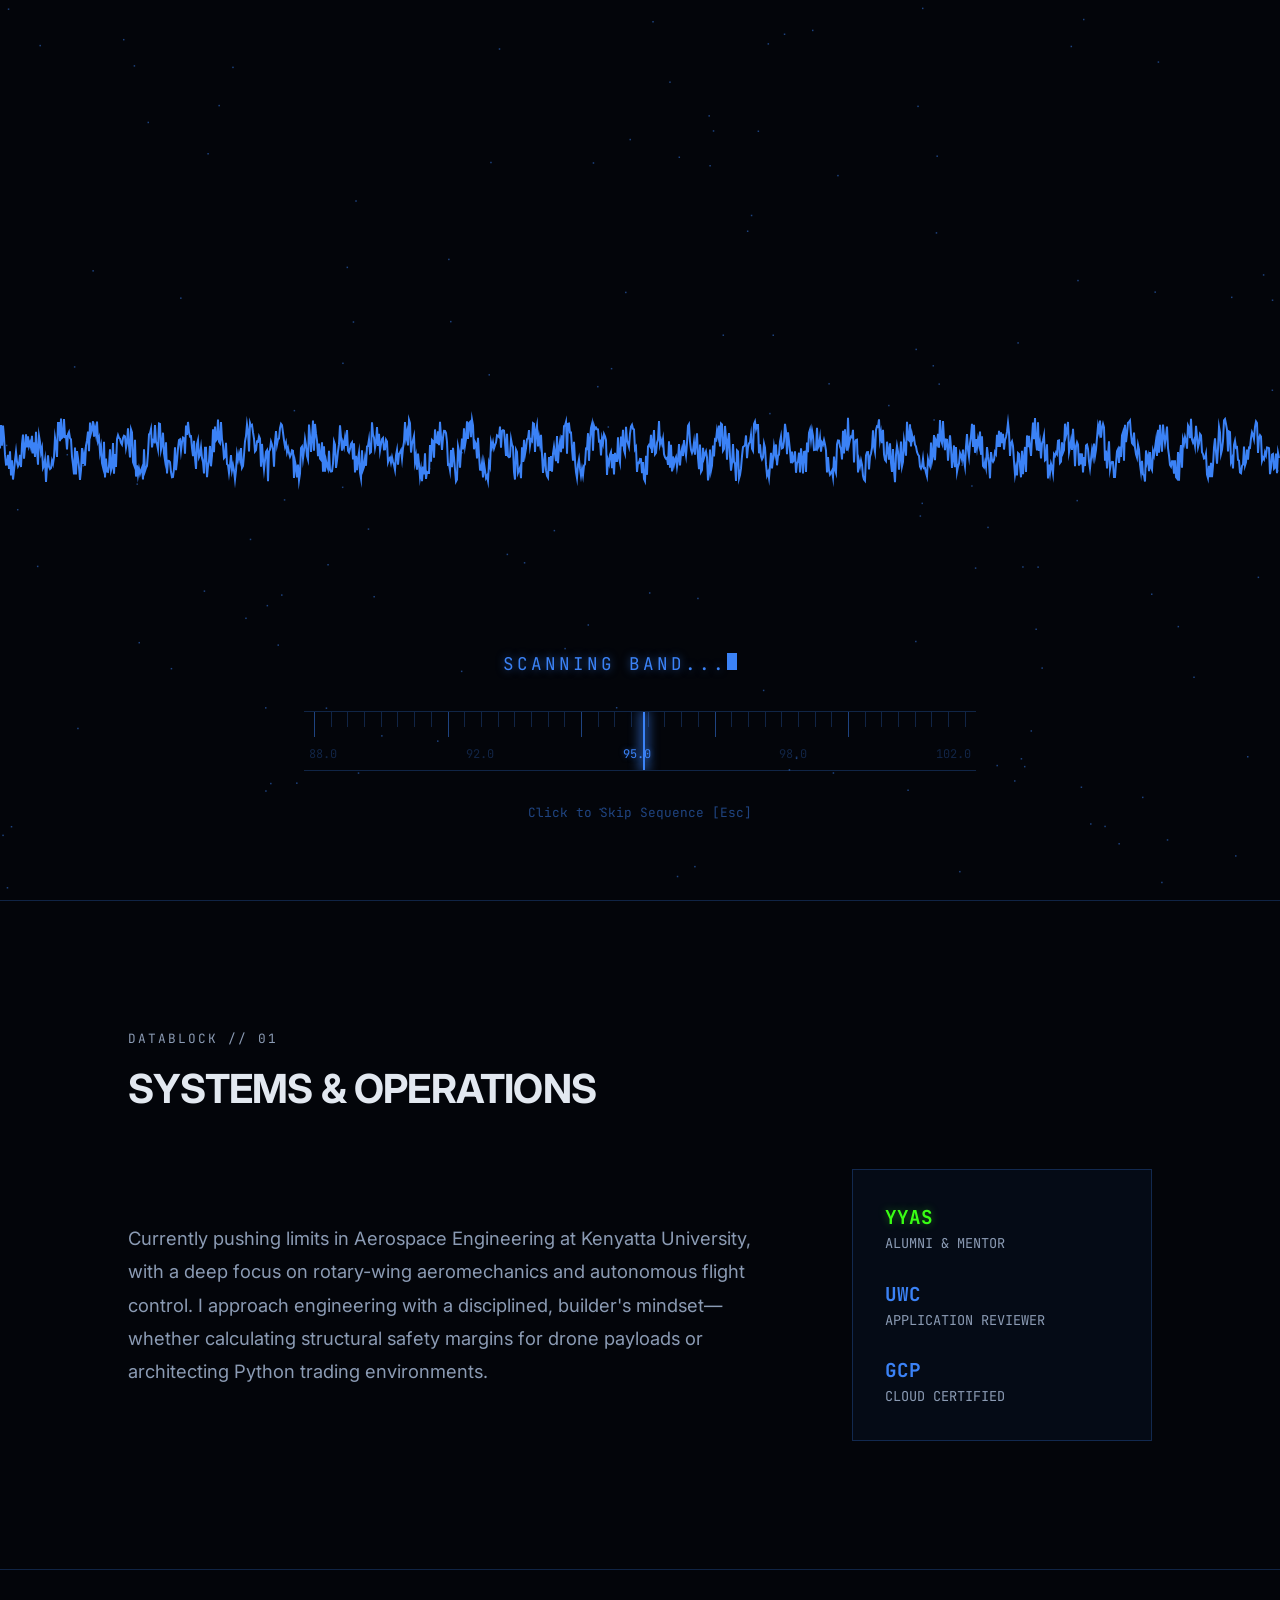
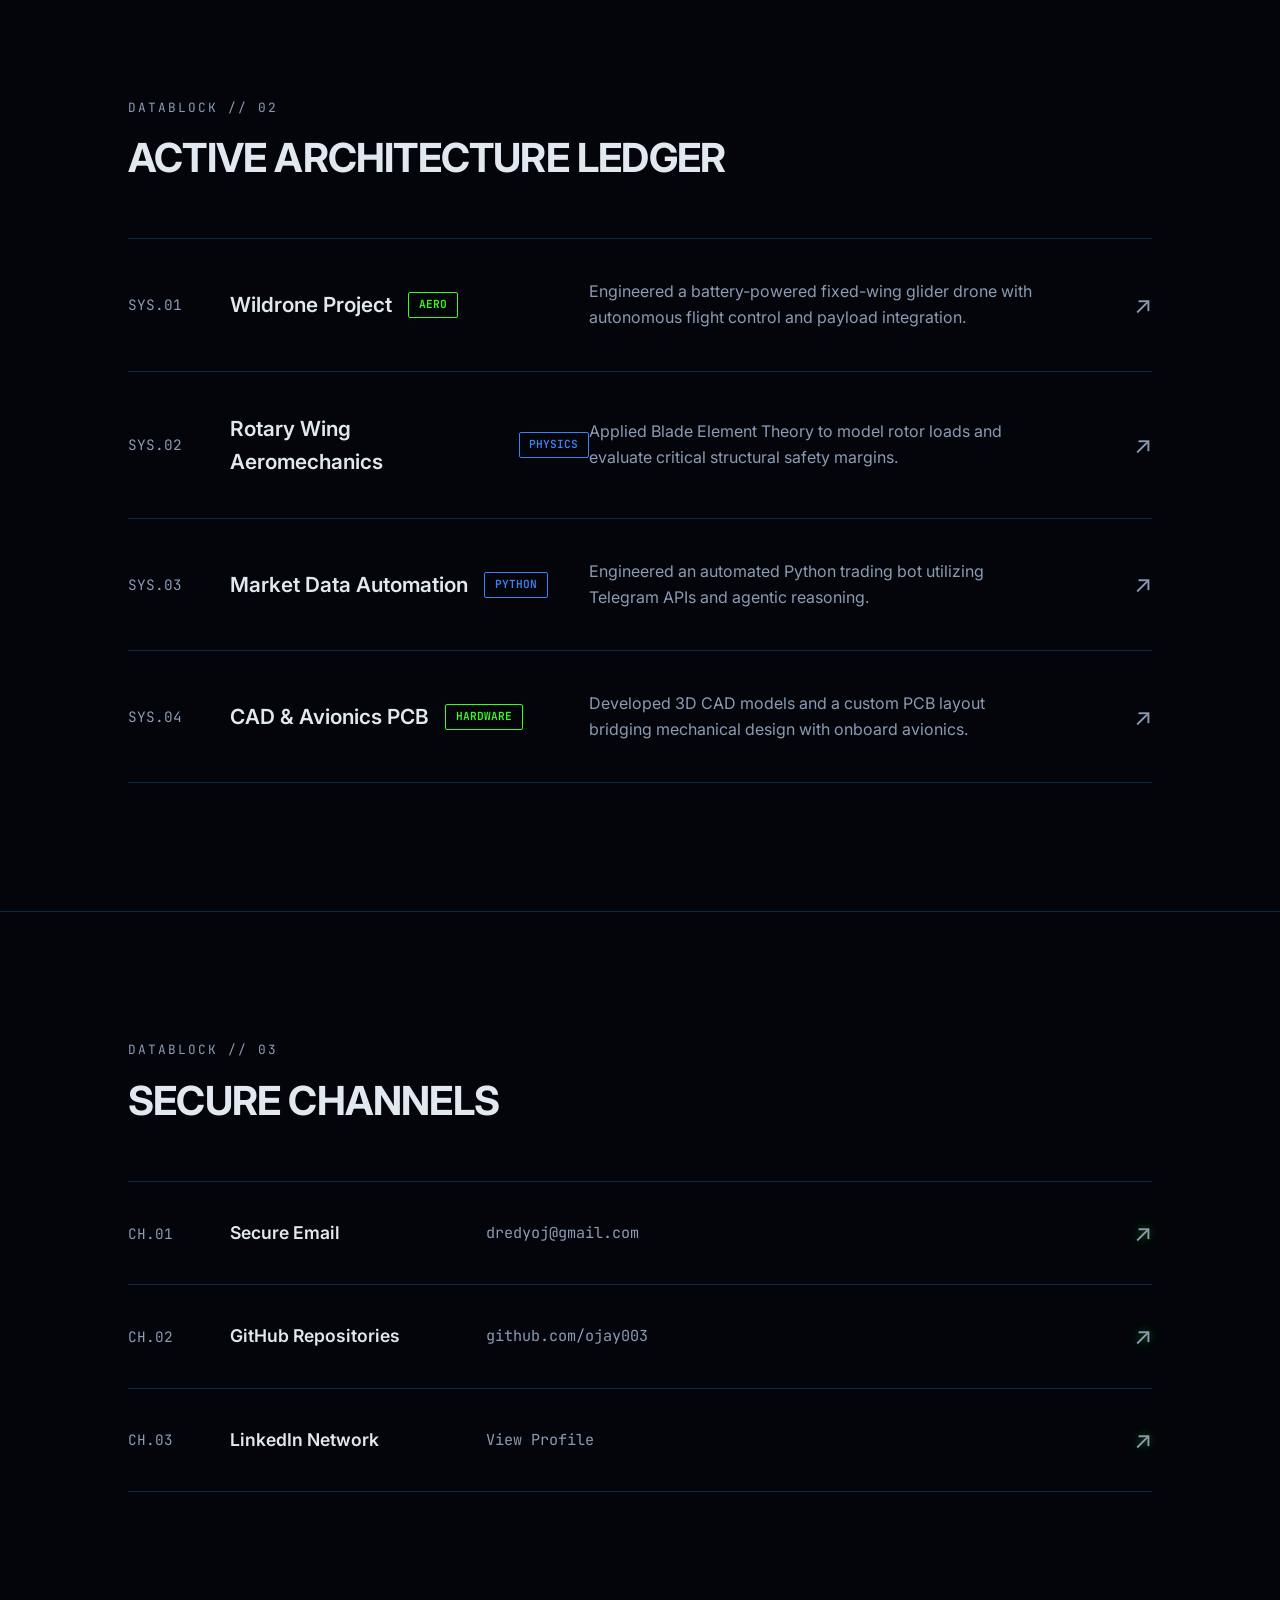
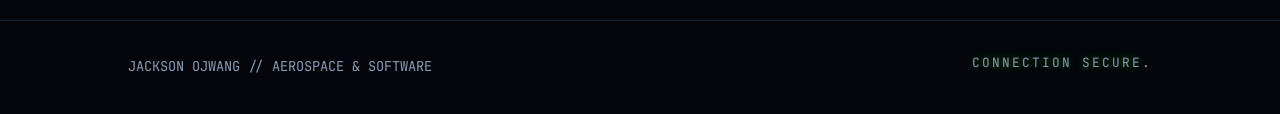
==== portfolio/index.html @ 52274a1d "initial commit" ====
<!DOCTYPE html>
<html lang="en">
<head>
    <meta charset="UTF-8">
    <meta name="viewport" content="width=device-width, initial-scale=1.0">
    <title>Jackson Ojwang | Systems & Aerospace</title>

    <link rel="preconnect" href="https://fonts.googleapis.com">
    <link rel="preconnect" href="https://fonts.gstatic.com" crossorigin>
    <link href="https://fonts.googleapis.com/css2?family=Inter:wght@400;500;600;800&family=JetBrains+Mono:wght@400;700&display=swap" rel="stylesheet">

    <link rel="stylesheet" href="style.css">
</head>
<body>

    <div id="radio-preloader">
        <canvas id="waveCanvas"></canvas>
        <div class="preloader-ui">
            <div class="status-container">
                <div class="status-text">
                    <span id="carrier-text"></span><span class="cursor"></span>
                </div>
                <div class="signal-bars" id="signal-bars">
                    <div class="bar"></div>
                    <div class="bar"></div>
                    <div class="bar"></div>
                </div>
            </div>
            
            <div class="radio-scale-container">
                <div class="ticks-wrapper" id="ticks-wrapper"></div>
                <div class="dial-indicator" id="dial-indicator"></div>
                <div class="scale-numbers">
                    <span>88.0</span>
                    <span>92.0</span>
                    <span class="target-freq">95.0</span>
                    <span>98.0</span>
                    <span>102.0</span>
                </div>
            </div>
            <div class="skip-btn" id="skip-preloader">Click to Skip Sequence [Esc]</div>
        </div>
    </div>

    <div class="telemetry-grid"></div>
    <canvas id="bg-sine-waves"></canvas> 

    <header class="hud-nav">
        <div class="logo">
            <a href="#home">SYS.<span class="text-green">OJWANG</span></a>
        </div>
        <div class="hamburger">
            <div class="line1"></div>
            <div class="line2"></div>
            <div class="line3"></div>
        </div>
        <ul class="nav-links">
            <li><a href="#about">01.ABOUT</a></li>
            <li><a href="#projects">02.LEDGER</a></li>
            <li><a href="#contact">03.COMMS</a></li>
        </ul>
    </header>

    <main>
        <section id="home" class="hud-section hud-hero">
            <div class="hero-content hidden-scroll">
                <div class="tech-status">
                    <span class="status-dot"></span> UPLINK ESTABLISHED. NODE ACTIVE._
                </div>
                
                <h1>JACKSON <span class="text-blue">OJWANG</span></h1>
                <h2>Aerospace Engineering | Software Developer</h2>
                
                <div class="bio-text">
                    <p>
                        Building precise systems at the intersection of hardware, aerodynamics, and software. 
                        I combine a rigorous foundation in physics with the ability to build automated, data-driven software systems.
                    </p>
                </div>

                <div class="hero-actions">
                    <a href="#projects" class="btn-primary">ACCESS LEDGER</a>
                    <a href="#contact" class="btn-outline">INITIATE COMMS</a>
                </div>
            </div>
        </section>

        <section id="about" class="hud-section">
            <div class="section-header hidden-scroll">
                <span class="tech-tag">DATABLOCK // 01</span>
                <h2>Systems & Operations</h2>
            </div>
            <div class="about-grid hidden-scroll">
                <p class="lead-text">
                    Currently pushing limits in Aerospace Engineering at Kenyatta University, with a deep focus on rotary-wing aeromechanics and autonomous flight control. 
                    I approach engineering with a disciplined, builder's mindset—whether calculating structural safety margins for drone payloads or architecting Python trading environments.
                </p>
                <div class="metrics-box">
                    <div class="metric">
                        <span class="metric-val text-green">YYAS</span>
                        <span class="metric-lbl">Alumni & Mentor</span>
                    </div>
                    <div class="metric">
                        <span class="metric-val text-blue">UWC</span>
                        <span class="metric-lbl">Application Reviewer</span>
                    </div>
                    <div class="metric">
                        <span class="metric-val text-blue">GCP</span>
                        <span class="metric-lbl">Cloud Certified</span>
                    </div>
                </div>
            </div>
        </section>

        <section id="projects" class="hud-section">
            <div class="section-header hidden-scroll">
                <span class="tech-tag">DATABLOCK // 02</span>
                <h2>Active Architecture Ledger</h2>
            </div>

            <div class="project-ledger">
                <a href="../pages/drone.html" class="ledger-row hidden-scroll">
                    <div class="col-id">SYS.01</div>
                    <div class="col-name">Wildrone Project <span class="badge badge-green">Aero</span></div>
                    <div class="col-desc">Engineered a battery-powered fixed-wing glider drone with autonomous flight control and payload integration.</div>
                    <div class="col-arrow">↗</div>
                </a>
                
                <a href="../pages/Engineering.html" class="ledger-row hidden-scroll">
                    <div class="col-id">SYS.02</div>
                    <div class="col-name">Rotary Wing Aeromechanics <span class="badge badge-blue">Physics</span></div>
                    <div class="col-desc">Applied Blade Element Theory to model rotor loads and evaluate critical structural safety margins.</div>
                    <div class="col-arrow">↗</div>
                </a>

                <a href="../pages/pythonscript.html" class="ledger-row hidden-scroll">
                    <div class="col-id">SYS.03</div>
                    <div class="col-name">Market Data Automation <span class="badge badge-blue">Python</span></div>
                    <div class="col-desc">Engineered an automated Python trading bot utilizing Telegram APIs and agentic reasoning.</div>
                    <div class="col-arrow">↗</div>
                </a>

                <a href="pages/CAD.html" class="ledger-row hidden-scroll">
                    <div class="col-id">SYS.04</div>
                    <div class="col-name">CAD & Avionics PCB <span class="badge badge-green">Hardware</span></div>
                    <div class="col-desc">Developed 3D CAD models and a custom PCB layout bridging mechanical design with onboard avionics.</div>
                    <div class="col-arrow">↗</div>
                </a>
            </div>
        </section>

        <section id="contact" class="hud-section">
            <div class="section-header hidden-scroll">
                <span class="tech-tag">DATABLOCK // 03</span>
                <h2>Secure Channels</h2>
            </div>
            
            <div class="contact-ledger hidden-scroll">
                <a href="mailto:dredyoj@gmail.com" class="contact-row">
                    <span class="contact-id">CH.01</span>
                    <span class="contact-method">Secure Email</span>
                    <span class="contact-detail">dredyoj@gmail.com</span>
                    <span class="col-arrow text-green">↗</span>
                </a>
                <a href="https://github.com/ojay003" target="_blank" class="contact-row">
                    <span class="contact-id">CH.02</span>
                    <span class="contact-method">GitHub Repositories</span>
                    <span class="contact-detail">github.com/ojay003</span>
                    <span class="col-arrow text-green">↗</span>
                </a>
                <a href="https://ke.linkedin.com/in/jackson-ojwang-463024352" target="_blank" class="contact-row">
                    <span class="contact-id">CH.03</span>
                    <span class="contact-method">LinkedIn Network</span>
                    <span class="contact-detail">View Profile</span>
                    <span class="col-arrow text-green">↗</span>
                </a>
            </div>
        </section>
    </main>

    <footer class="hud-footer">
        <div class="footer-content">
            <p>JACKSON OJWANG // AEROSPACE & SOFTWARE</p>
            <p class="tech-tag text-green">CONNECTION SECURE.</p>
        </div>
    </footer>

    <script src="script.js"></script>
</body>
</html>
---- portfolio/style.css ----
/* ==========================================
   1. CSS VARIABLES (Mission Control UI)
   ========================================== */
:root {
    /* Deep Radar / Telemetry Palette */
    --bg-main: #03050a;             /* Deeper than deep black */
    --grid-line: rgba(59, 130, 246, 0.1); /* Faint oscilloscope grid */
    --grid-line-thick: rgba(59, 130, 246, 0.25); 
    
    --text-main: #e2e8f0;           /* Crisp light gray for readability */
    --text-muted: #8b9bb4;          /* Dimmer gray-blue for paragraphs */
    
    --accent-blue: #3b82f6;         /* Primary Oscilloscope Blue */
    --accent-green: #39ff14;        /* Aviation Neon Green */

    /* Typography */
    --font-body: 'Inter', -apple-system, sans-serif;
    --font-mono: 'JetBrains Mono', 'Courier New', monospace;
}

/* ==========================================
   2. GLOBAL RESETS & BACKGROUND
   ========================================== */
* { margin: 0; padding: 0; box-sizing: border-box; scroll-behavior: smooth; }

body {
    background-color: var(--bg-main);
    color: var(--text-main);
    font-family: var(--font-body);
    line-height: 1.6;
    overflow-x: hidden;
}

a { text-decoration: none; color: inherit; }

/* The Telemetry Grid Background */
.telemetry-grid {
    position: fixed;
    top: 0; left: 0;
    width: 100vw; height: 100vh;
    z-index: -2;
    background-image: 
        linear-gradient(var(--grid-line) 1px, transparent 1px),
        linear-gradient(90deg, var(--grid-line) 1px, transparent 1px),
        linear-gradient(var(--grid-line-thick) 1px, transparent 1px),
        linear-gradient(90deg, var(--grid-line-thick) 1px, transparent 1px);
    background-size: 30px 30px, 30px 30px, 150px 150px, 150px 150px;
}

/* Make sure the JS Canvas sits behind the content */
#bg-sine-waves {
    position: fixed; top: 0; left: 0; width: 100vw; height: 100vh; z-index: -1; pointer-events: none;
}

/* Text Colors */
.text-blue { color: var(--accent-blue); }
.text-green { color: var(--accent-green); text-shadow: 0 0 8px rgba(57, 255, 20, 0.4); }

/* ==========================================
   3. RADIO PRELOADER
   ========================================== */
#radio-preloader {
    position: fixed; top: 0; left: 0; width: 100vw; height: 100vh;
    background-color: var(--bg-main); z-index: 9999;
    display: flex; flex-direction: column; justify-content: flex-end;
    font-family: var(--font-mono); color: var(--accent-blue);
    transition: opacity 0.6s ease-out, visibility 0.6s;
}
#radio-preloader.fade-out { opacity: 0; visibility: hidden; }
#waveCanvas { position: absolute; top: 0; left: 0; width: 100%; height: 100%; z-index: 1; }
.preloader-ui { position: relative; z-index: 2; padding: 2rem 5%; width: 100%; max-width: 800px; margin: 0 auto 5vh auto; display: flex; flex-direction: column; gap: 2rem; }
.status-container { display: flex; justify-content: center; align-items: flex-end; gap: 15px; height: 30px; }
.status-text { font-size: 1.1rem; letter-spacing: 3px; text-transform: uppercase; text-shadow: 0 0 8px rgba(59, 130, 246, 0.6); }
.cursor { display: inline-block; width: 10px; height: 1.1rem; background-color: var(--accent-blue); animation: blink 1s step-end infinite; }
@keyframes blink { 0%, 100% { opacity: 1; } 50% { opacity: 0; } }

.signal-bars { display: flex; gap: 4px; height: 20px; align-items: flex-end; opacity: 0; transition: opacity 0.5s ease; }
.signal-bars.active { opacity: 1; }
.bar { width: 6px; background-color: var(--accent-blue); border-radius: 1px; animation: pulseBar 0.6s infinite alternate ease-in-out; }
.bar:nth-child(1) { animation-delay: 0s; height: 60%; }
.bar:nth-child(2) { animation-delay: 0.2s; height: 80%; }
.bar:nth-child(3) { animation-delay: 0.4s; height: 100%; }
@keyframes pulseBar { 0% { opacity: 0.5; height: 40%; } 100% { opacity: 1; height: 100%; } }

.radio-scale-container { position: relative; height: 60px; width: 100%; border-top: 1px solid var(--grid-line-thick); border-bottom: 1px solid var(--grid-line-thick); display: flex; flex-direction: column; justify-content: flex-end; overflow: hidden; }
.ticks-wrapper { position: absolute; top: 0; left: 0; width: 100%; height: 30px; display: flex; justify-content: space-between; padding: 0 10px; }
.tick { width: 1px; height: 15px; background-color: var(--grid-line-thick); }
.tick.tall { height: 25px; background-color: var(--accent-blue); opacity: 0.5; }
.scale-numbers { display: flex; justify-content: space-between; padding: 0 5px 5px 5px; font-size: 0.75rem; color: var(--grid-line-thick); }
.target-freq { color: var(--accent-blue); text-shadow: 0 0 5px rgba(59, 130, 246, 0.5); }
.dial-indicator { position: absolute; top: 0; bottom: 0; left: 10%; width: 2px; background-color: var(--accent-blue); box-shadow: 0 0 12px 2px rgba(59, 130, 246, 0.9); z-index: 3; transition: left 0.1s linear; }
.skip-btn { text-align: center; font-size: 0.8rem; opacity: 0.5; cursor: pointer; transition: opacity 0.3s; }
.skip-btn:hover { opacity: 1; }

/* ==========================================
   4. HUD NAVIGATION
   ========================================== */
.hud-nav {
    position: fixed; top: 0; width: 100%; display: flex; justify-content: space-between; align-items: center;
    padding: 1.5rem 10%; z-index: 1000;
    background: rgba(3, 5, 10, 0.85); backdrop-filter: blur(8px);
    border-bottom: 1px solid var(--grid-line-thick);
}
.logo { font-size: 1.2rem; font-weight: 700; font-family: var(--font-mono); letter-spacing: 1px; }
.nav-links { display: flex; gap: 2.5rem; list-style: none; font-family: var(--font-mono); font-size: 0.85rem; letter-spacing: 1px;}
.nav-links a { position: relative; color: var(--text-muted); transition: color 0.3s; }
.nav-links a:hover { color: var(--accent-green); text-shadow: 0 0 8px rgba(57, 255, 20, 0.3); }
.hamburger { display: none; cursor: pointer; }
.hamburger div { width: 25px; height: 2px; background: var(--text-main); margin: 5px; transition: 0.3s; }

/* ==========================================
   5. LAYOUT COMPONENTS & SECTIONS
   ========================================== */
.hud-section { padding: 8rem 10%; position: relative; z-index: 2; border-top: 1px solid var(--grid-line-thick); }
.hud-hero { min-height: 100vh; display: flex; flex-direction: column; justify-content: center; padding: 160px 10% 4rem 10%; border-top: none; }
.hero-content { max-width: 800px; }

.tech-status { font-family: var(--font-mono); color: var(--text-muted); font-size: 0.85rem; letter-spacing: 2px; margin-bottom: 1.5rem; display: flex; align-items: center; gap: 8px;}
.status-dot { width: 8px; height: 8px; background-color: var(--accent-green); border-radius: 50%; box-shadow: 0 0 10px var(--accent-green); animation: pulseDot 2s infinite; }
@keyframes pulseDot { 0% { opacity: 0.5; } 50% { opacity: 1; } 100% { opacity: 0.5; } }

.hud-hero h1 { font-size: 5rem; font-weight: 800; letter-spacing: -0.04em; margin-bottom: 0.5rem; line-height: 1; text-transform: uppercase; }
.hud-hero h2 { font-size: 1.5rem; font-weight: 400; color: var(--text-muted); font-family: var(--font-mono); margin-bottom: 2rem; border-left: 2px solid var(--accent-blue); padding-left: 1rem;}
.bio-text p { font-size: 1.15rem; margin-bottom: 2.5rem; color: var(--text-muted); line-height: 1.8; max-width: 650px; }

.btn-primary, .btn-outline {
    display: inline-block; padding: 0.8rem 2.2rem; border-radius: 2px; 
    font-weight: 600; font-size: 0.85rem; letter-spacing: 2px; transition: all 0.3s ease; font-family: var(--font-mono); text-transform: uppercase;
}
.btn-primary { background-color: rgba(59, 130, 246, 0.1); color: var(--accent-blue); border: 1px solid var(--accent-blue); }
.btn-primary:hover { background-color: var(--accent-blue); color: #000; box-shadow: 0 0 15px rgba(59, 130, 246, 0.4); }
.btn-outline { background-color: transparent; color: var(--text-main); border: 1px solid var(--text-muted); margin-left: 1rem;}
.btn-outline:hover { border-color: var(--accent-green); color: var(--accent-green); text-shadow: 0 0 8px rgba(57, 255, 20, 0.4); }

.tech-tag { font-family: var(--font-mono); color: var(--text-muted); font-size: 0.8rem; letter-spacing: 2px; display: block; margin-bottom: 0.5rem; }
.section-header h2 { font-size: 2.5rem; color: var(--text-main); font-weight: 700; letter-spacing: -0.02em; margin-bottom: 3rem; text-transform: uppercase;}

/* About Box */
.about-grid { display: grid; grid-template-columns: 1fr 300px; gap: 4rem; align-items: center; }
.lead-text { font-size: 1.15rem; line-height: 1.8; color: var(--text-muted); }
.metrics-box { border: 1px solid var(--grid-line-thick); padding: 2rem; background: rgba(59, 130, 246, 0.05); }
.metric { margin-bottom: 1.5rem; display: flex; flex-direction: column; }
.metric:last-child { margin-bottom: 0; }
.metric-val { font-family: var(--font-mono); font-size: 1.2rem; font-weight: 700; }
.metric-lbl { font-size: 0.85rem; color: var(--text-muted); font-family: var(--font-mono); text-transform: uppercase;}

/* Project Ledger List */
.project-ledger { display: flex; flex-direction: column; border-top: 1px solid var(--grid-line-thick); }
.ledger-row {
    display: flex; align-items: center; padding: 2.5rem 0; border-bottom: 1px solid var(--grid-line-thick);
    color: var(--text-main); transition: all 0.3s ease; cursor: pointer;
}
.ledger-row:hover { background-color: rgba(57, 255, 20, 0.03); padding-left: 1rem; padding-right: 1rem; border-bottom-color: var(--accent-green); }
.col-id { font-family: var(--font-mono); color: var(--text-muted); font-size: 0.9rem; width: 10%; }
.col-name { font-size: 1.3rem; font-weight: 600; width: 35%; display: flex; align-items: center; gap: 1rem; }
.badge { font-family: var(--font-mono); font-size: 0.7rem; padding: 0.2rem 0.6rem; border: 1px solid; border-radius: 2px; text-transform: uppercase; font-weight: 600;}
.badge-blue { color: var(--accent-blue); border-color: var(--accent-blue); }
.badge-green { color: var(--accent-green); border-color: var(--accent-green); }
.col-desc { width: 48%; font-size: 1rem; color: var(--text-muted); line-height: 1.6; padding-right: 2rem; }
.col-arrow { width: 7%; text-align: right; font-size: 1.5rem; color: var(--text-muted); transition: 0.3s; }
.ledger-row:hover .col-arrow { color: var(--accent-green); transform: translateX(5px) translateY(-5px); text-shadow: 0 0 8px rgba(57, 255, 20, 0.4);}

/* Contact Ledger */
.contact-ledger { display: flex; flex-direction: column; border-top: 1px solid var(--grid-line-thick); }
.contact-row {
    display: flex; align-items: center; padding: 2rem 0; border-bottom: 1px solid var(--grid-line-thick);
    color: var(--text-main); transition: all 0.3s; font-size: 1.1rem;
}
.contact-row:hover { background-color: rgba(59, 130, 246, 0.05); padding-left: 1rem; padding-right: 1rem; border-bottom-color: var(--accent-blue); }
.contact-id { font-family: var(--font-mono); color: var(--text-muted); width: 10%; font-size: 0.9rem; }
.contact-method { font-weight: 600; width: 25%; }
.contact-detail { font-family: var(--font-mono); width: 58%; color: var(--text-muted); font-size: 0.95rem;}

.hud-footer { border-top: 1px solid var(--grid-line-thick); padding: 2rem 10%; text-align: center; font-size: 0.85rem; color: var(--text-muted); font-family: var(--font-mono); background: var(--bg-main);}
.hud-footer .footer-content { display: flex; justify-content: space-between; align-items: center; }

/* Scroll Animations */
.hidden-scroll { opacity: 0; transform: translateY(20px); transition: all 0.6s ease-out; }
.show-scroll { opacity: 1; transform: translateY(0); }

/* Responsive */
@media screen and (max-width: 968px) {
    .nav-links {
        position: fixed; right: -100%; top: 0; height: 100vh; width: 100%; background: var(--bg-main);
        display: flex; flex-direction: column; align-items: center; justify-content: center; transition: right 0.4s; z-index: -1;
    }
    .nav-active { right: 0; }
    .hamburger { display: block; z-index: 10; }
    .toggle .line1 { transform: rotate(-45deg) translate(-5px, 6px); }
    .toggle .line2 { opacity: 0; }
    .toggle .line3 { transform: rotate(45deg) translate(-5px, -6px); }
    
    .hud-hero h1 { font-size: 3rem; }
    .about-grid { grid-template-columns: 1fr; gap: 2rem;}
    
    .ledger-row, .contact-row { flex-direction: column; align-items: flex-start; gap: 1rem; padding: 2rem 1rem; }
    .col-id, .col-name, .col-desc, .col-arrow, .contact-id, .contact-method, .contact-detail { width: 100%; }
    .col-arrow { text-align: left; }
}
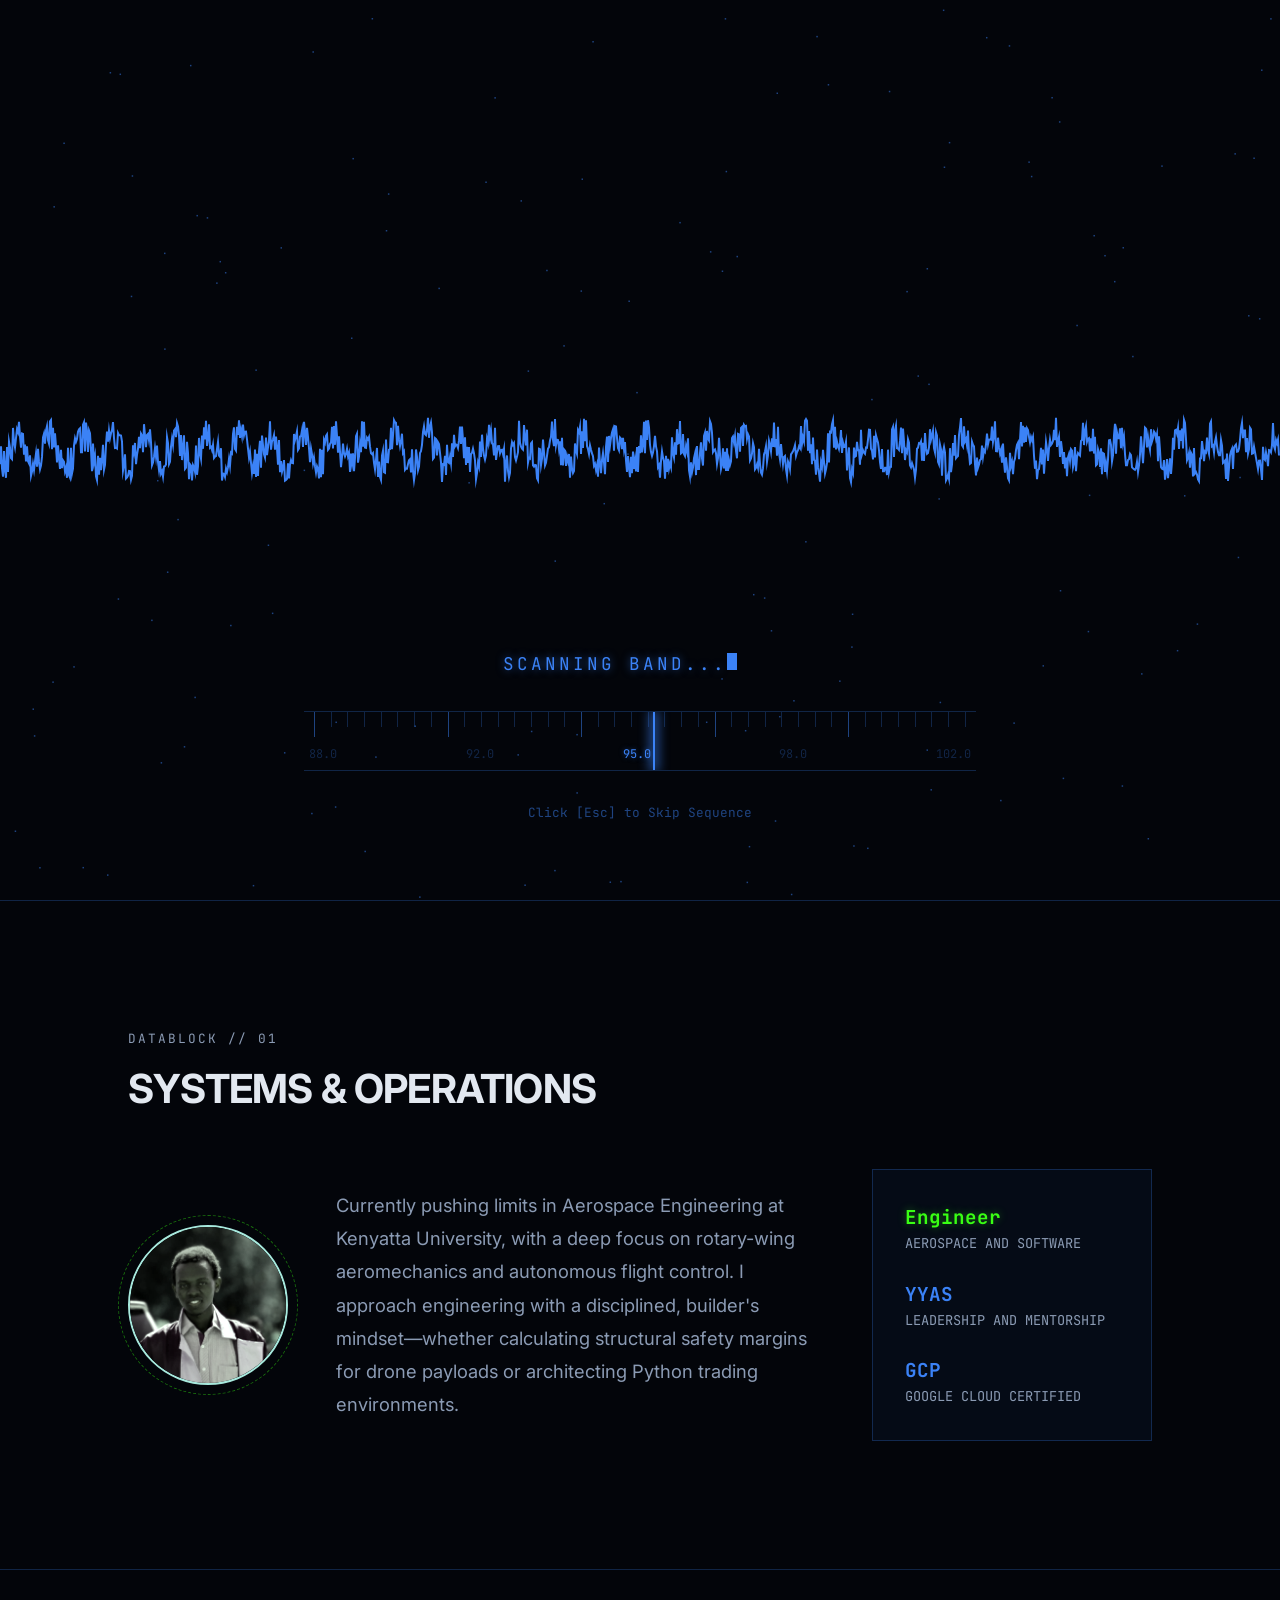
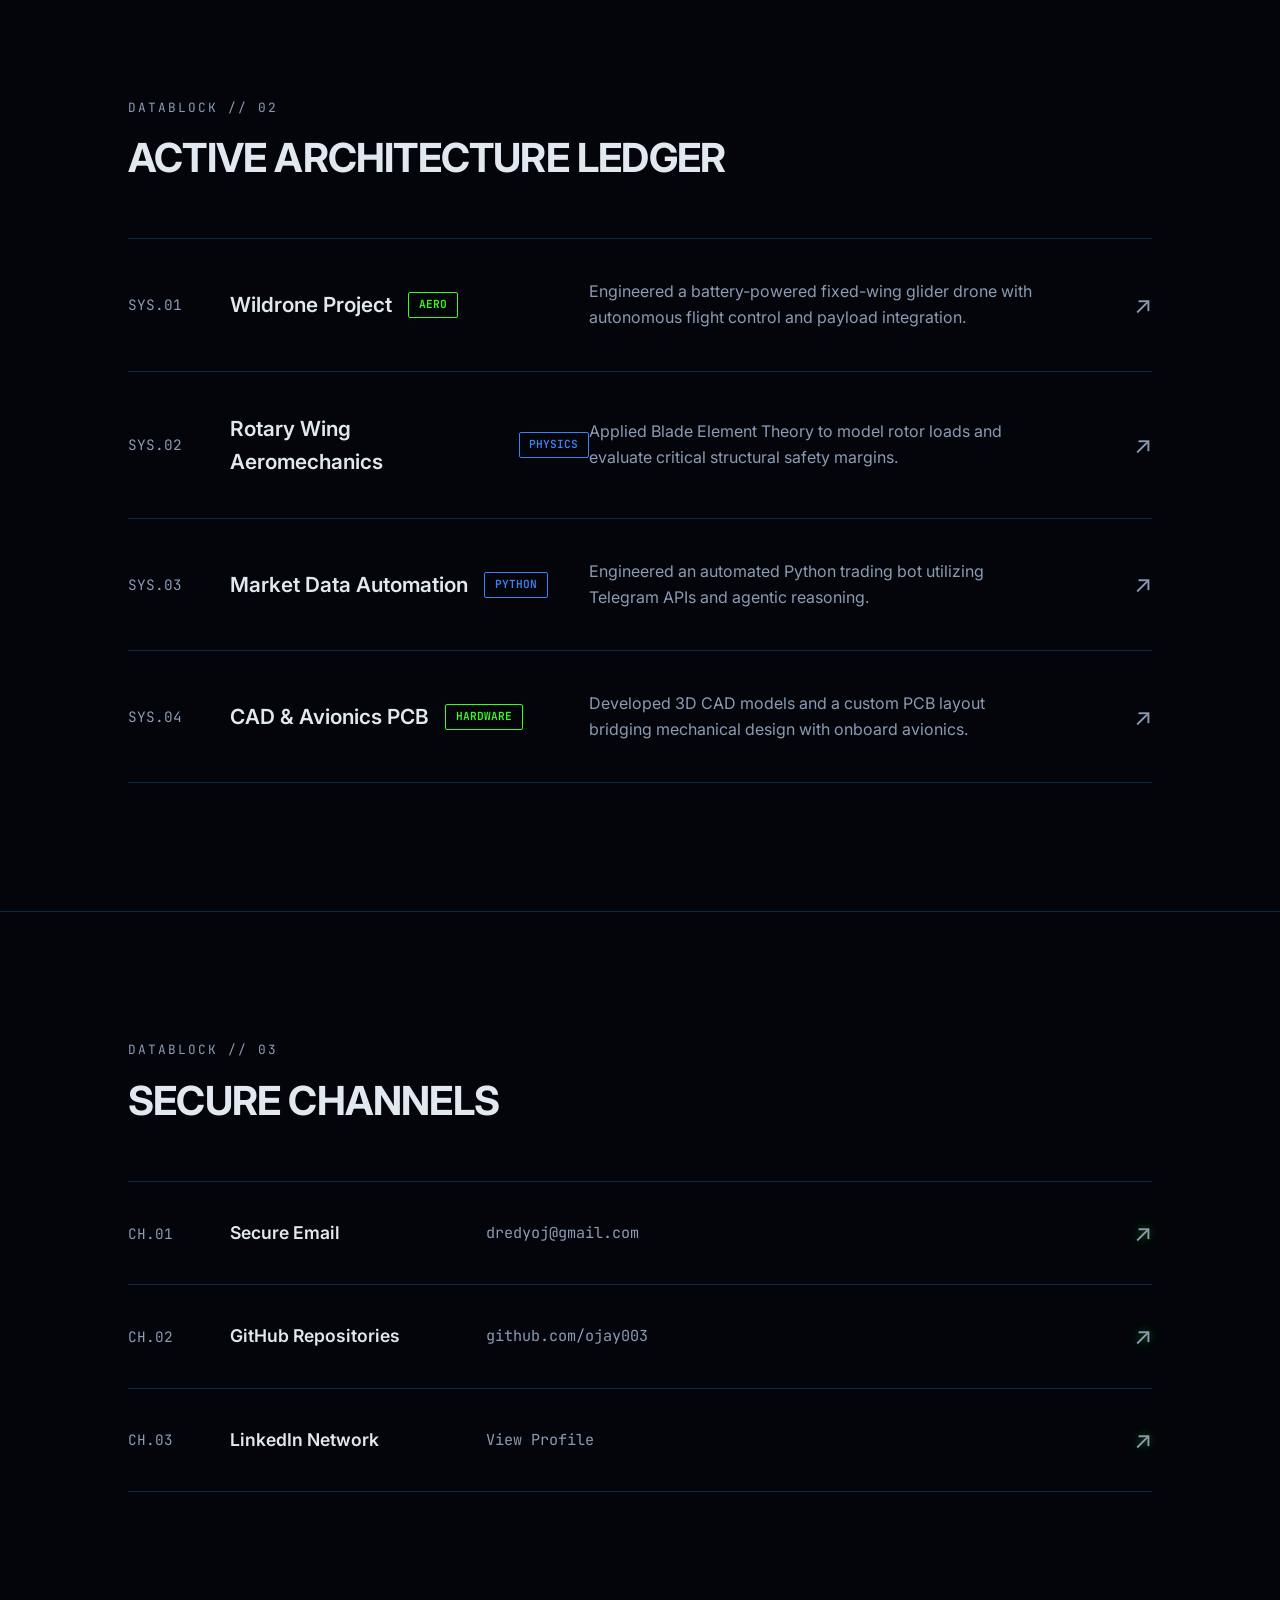
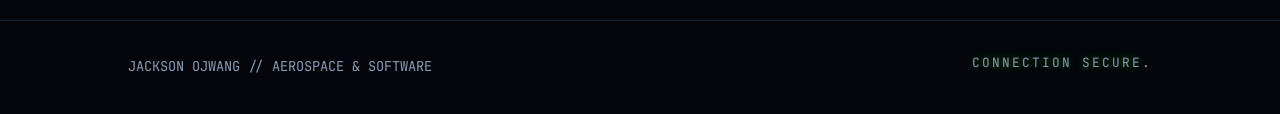
==== commit 7f0db053: "failed first commit" ====
--- a/portfolio/index.html
+++ b/portfolio/index.html
@@ -3,7 +3,7 @@
 <head>
     <meta charset="UTF-8">
     <meta name="viewport" content="width=device-width, initial-scale=1.0">
-    <title>Jackson Ojwang | Systems & Aerospace</title>
+    <title>Jackson Ojwang | Software & Aerospace</title>
 
     <link rel="preconnect" href="https://fonts.googleapis.com">
     <link rel="preconnect" href="https://fonts.gstatic.com" crossorigin>
@@ -38,7 +38,7 @@
                     <span>102.0</span>
                 </div>
             </div>
-            <div class="skip-btn" id="skip-preloader">Click to Skip Sequence [Esc]</div>
+            <div class="skip-btn" id="skip-preloader">Click [Esc] to Skip Sequence </div>
         </div>
     </div>
 
@@ -47,7 +47,7 @@
 
     <header class="hud-nav">
         <div class="logo">
-            <a href="#home">SYS.<span class="text-green">OJWANG</span></a>
+            <a href="#home">Aero.<span class="text-green">OJWANG</span></a>
         </div>
         <div class="hamburger">
             <div class="line1"></div>
@@ -56,62 +56,82 @@
         </div>
         <ul class="nav-links">
             <li><a href="#about">01.ABOUT</a></li>
-            <li><a href="#projects">02.LEDGER</a></li>
-            <li><a href="#contact">03.COMMS</a></li>
+            <li><a href="#projects">02.PROJECTS</a></li>
+            <li><a href="#contact">03.CONTACT</a></li>
         </ul>
     </header>
 
     <main>
         <section id="home" class="hud-section hud-hero">
             <div class="hero-content hidden-scroll">
-                <div class="tech-status">
-                    <span class="status-dot"></span> UPLINK ESTABLISHED. NODE ACTIVE._
-                </div>
-                
-                <h1>JACKSON <span class="text-blue">OJWANG</span></h1>
-                <h2>Aerospace Engineering | Software Developer</h2>
-                
-                <div class="bio-text">
-                    <p>
-                        Building precise systems at the intersection of hardware, aerodynamics, and software. 
-                        I combine a rigorous foundation in physics with the ability to build automated, data-driven software systems.
-                    </p>
-                </div>
-
-                <div class="hero-actions">
-                    <a href="#projects" class="btn-primary">ACCESS LEDGER</a>
-                    <a href="#contact" class="btn-outline">INITIATE COMMS</a>
-                </div>
-            </div>
-        </section>
-
+                <div class="hero-text-column">
+                    <div class="tech-status">
+                        <span class="status-dot"></span> UPLINK ESTABLISHED. NODE ACTIVE._
+                    </div>
+                    
+                    <h1>JACKSON <span class="text-blue">OJWANG</span></h1>
+                    <h2>Aerospace Engineer | Software Developer</h2>
+                    
+                    <div class="bio-text">
+                        <p>
+                            Building precise systems at the intersection of hardware, aerodynamics, and software. 
+                            I combine a rigorous foundation in physics with the ability to build automated, data-driven software systems.
+                        </p>
+                    </div>
+
+                    <div class="hero-actions">
+                        <a href="#projects" class="btn-primary">ACCESS PROJECTS</a>
+                        <a href="#contact" class="btn-outline">CONTACT ME</a>
+                    </div>
+                </div>
+                <div class="hero-visual-column">
+                    <div class="hud-video-wrapper">
+                        <video class="floating-video" autoplay loop muted playsinline>
+                            <source src="../images/floating.mp4" type="video/mp4">
+                            Your browser does not support video tag.
+                        </video>
+                    </div>
+                </div>
+            </div>
+        </section>
+
+                    <!--About section-->
         <section id="about" class="hud-section">
             <div class="section-header hidden-scroll">
                 <span class="tech-tag">DATABLOCK // 01</span>
                 <h2>Systems & Operations</h2>
             </div>
             <div class="about-grid hidden-scroll">
-                <p class="lead-text">
-                    Currently pushing limits in Aerospace Engineering at Kenyatta University, with a deep focus on rotary-wing aeromechanics and autonomous flight control. 
-                    I approach engineering with a disciplined, builder's mindset—whether calculating structural safety margins for drone payloads or architecting Python trading environments.
-                </p>
+                
+                <div class="profile-wrapper">
+                    <img src="../images/Jack.jpg" alt="Portrait of Jackson" class="profile-img">
+                    <div class="hud-crosshairs"></div>
+                </div>
+
+                <div class="about-text">
+                    <p class="lead-text">
+                        Currently pushing limits in Aerospace Engineering at Kenyatta University, with a deep focus on rotary-wing aeromechanics and autonomous flight control. 
+                        I approach engineering with a disciplined, builder's mindset—whether calculating structural safety margins for drone payloads or architecting Python trading environments.
+                    </p>
+                </div>
+
                 <div class="metrics-box">
                     <div class="metric">
-                        <span class="metric-val text-green">YYAS</span>
-                        <span class="metric-lbl">Alumni & Mentor</span>
+                        <span class="metric-val text-green">Engineer</span>
+                        <span class="metric-lbl">Aerospace and Software</span>
                     </div>
                     <div class="metric">
-                        <span class="metric-val text-blue">UWC</span>
-                        <span class="metric-lbl">Application Reviewer</span>
+                        <span class="metric-val text-blue">YYAS</span>
+                        <span class="metric-lbl">Leadership and Mentorship</span>
                     </div>
                     <div class="metric">
                         <span class="metric-val text-blue">GCP</span>
-                        <span class="metric-lbl">Cloud Certified</span>
-                    </div>
-                </div>
-            </div>
-        </section>
-
+                        <span class="metric-lbl">Google Cloud Certified</span>
+                    </div>
+                </div>
+            </div>
+        </section>
+                <!--Projects section-->
         <section id="projects" class="hud-section">
             <div class="section-header hidden-scroll">
                 <span class="tech-tag">DATABLOCK // 02</span>
@@ -140,7 +160,7 @@
                     <div class="col-arrow">↗</div>
                 </a>
 
-                <a href="pages/CAD.html" class="ledger-row hidden-scroll">
+                <a href="../pages/CAD.html" class="ledger-row hidden-scroll">
                     <div class="col-id">SYS.04</div>
                     <div class="col-name">CAD & Avionics PCB <span class="badge badge-green">Hardware</span></div>
                     <div class="col-desc">Developed 3D CAD models and a custom PCB layout bridging mechanical design with onboard avionics.</div>
@@ -149,6 +169,7 @@
             </div>
         </section>
 
+                        <!--Contact section-->
         <section id="contact" class="hud-section">
             <div class="section-header hidden-scroll">
                 <span class="tech-tag">DATABLOCK // 03</span>
--- a/portfolio/style.css
+++ b/portfolio/style.css
@@ -196,4 +196,95 @@
     .ledger-row, .contact-row { flex-direction: column; align-items: flex-start; gap: 1rem; padding: 2rem 1rem; }
     .col-id, .col-name, .col-desc, .col-arrow, .contact-id, .contact-method, .contact-detail { width: 100%; }
     .col-arrow { text-align: left; }
-}+}
+
+/* ==========================================
+   ORGANIC HUD ELEMENTS (Video & Portrait)
+   ========================================== */
+
+/* Hero Split Layout */
+.hero-content {
+    display: flex;
+    align-items: center;
+    justify-content: space-between;
+    gap: 4rem;
+}
+.hero-text-column { flex: 1.2; }
+.hero-visual-column { 
+    flex: 1; 
+    display: flex; 
+    justify-content: center; 
+    align-items: center; 
+}
+
+/* Floating Video Styling */
+.hud-video-wrapper {
+    position: relative;
+    padding: 1rem;
+    border: 1px dashed var(--grid-line-thick); /* Technical dashed border */
+    border-radius: 4px;
+}
+.hud-video-wrapper::before, .hud-video-wrapper::after {
+    content: ''; position: absolute; width: 15px; height: 15px; border: 2px solid var(--accent-blue);
+}
+.hud-video-wrapper::before { top: -2px; left: -2px; border-right: none; border-bottom: none; }
+.hud-video-wrapper::after { bottom: -2px; right: -2px; border-left: none; border-top: none; }
+
+.floating-video {
+    width: 100%;
+    max-width: 400px;
+    border: 1px solid var(--accent-blue);
+    box-shadow: 0 0 20px rgba(59, 130, 246, 0.2);
+    animation: smoothFloat 6s ease-in-out infinite;
+    display: block;
+}
+
+@keyframes smoothFloat {
+    0%, 100% { transform: translateY(0); }
+    50% { transform: translateY(-15px); }
+}
+
+/* About Section Profile Portrait */
+.about-grid { 
+    display: grid; 
+    grid-template-columns: auto 1fr 280px; /* Portrait | Text | Metrics */
+    gap: 3rem; 
+    align-items: center; 
+}
+
+.profile-wrapper {
+    position: relative;
+    width: 160px;
+    height: 160px;
+    flex-shrink: 0;
+}
+
+.profile-img {
+    width: 100%;
+    height: 100%;
+    object-fit: cover;
+    border-radius: 50%;
+    border: 2px solid var(--accent-green);
+    filter: grayscale(80%) sepia(20%) hue-rotate(70deg) contrast(120%); /* Cool radar filter */
+    transition: filter 0.4s ease, box-shadow 0.4s ease;
+}
+
+.profile-wrapper:hover .profile-img {
+    filter: grayscale(0%) contrast(110%); /* Reveal true color on hover */
+    box-shadow: 0 0 25px rgba(57, 255, 20, 0.3);
+}
+
+/* Crosshairs framing the portrait */
+.hud-crosshairs {
+    position: absolute;
+    top: -10px; left: -10px; right: -10px; bottom: -10px;
+    border-radius: 50%;
+    border: 1px dashed rgba(57, 255, 20, 0.4);
+    pointer-events: none;
+    animation: spinSlow 20s linear infinite;
+}
+
+@keyframes spinSlow {
+    100% { transform: rotate(360deg); }
+}
+
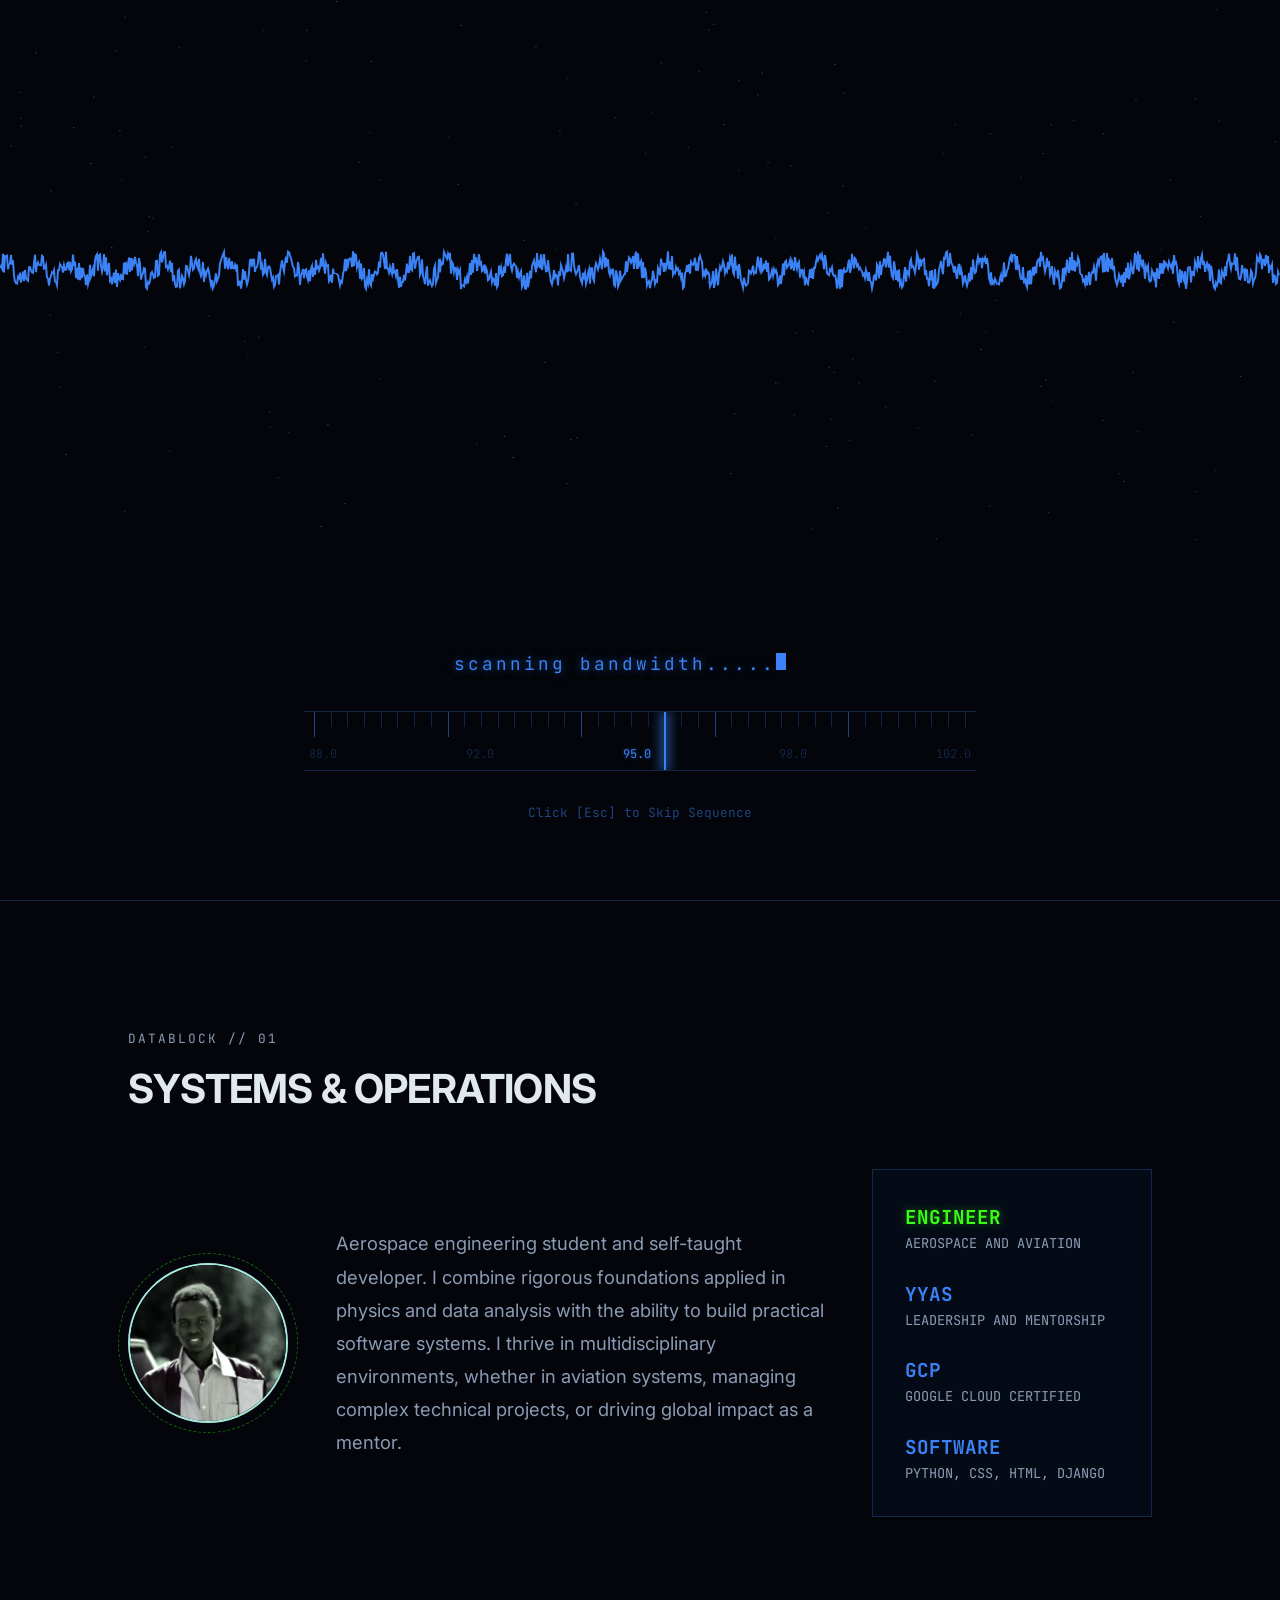
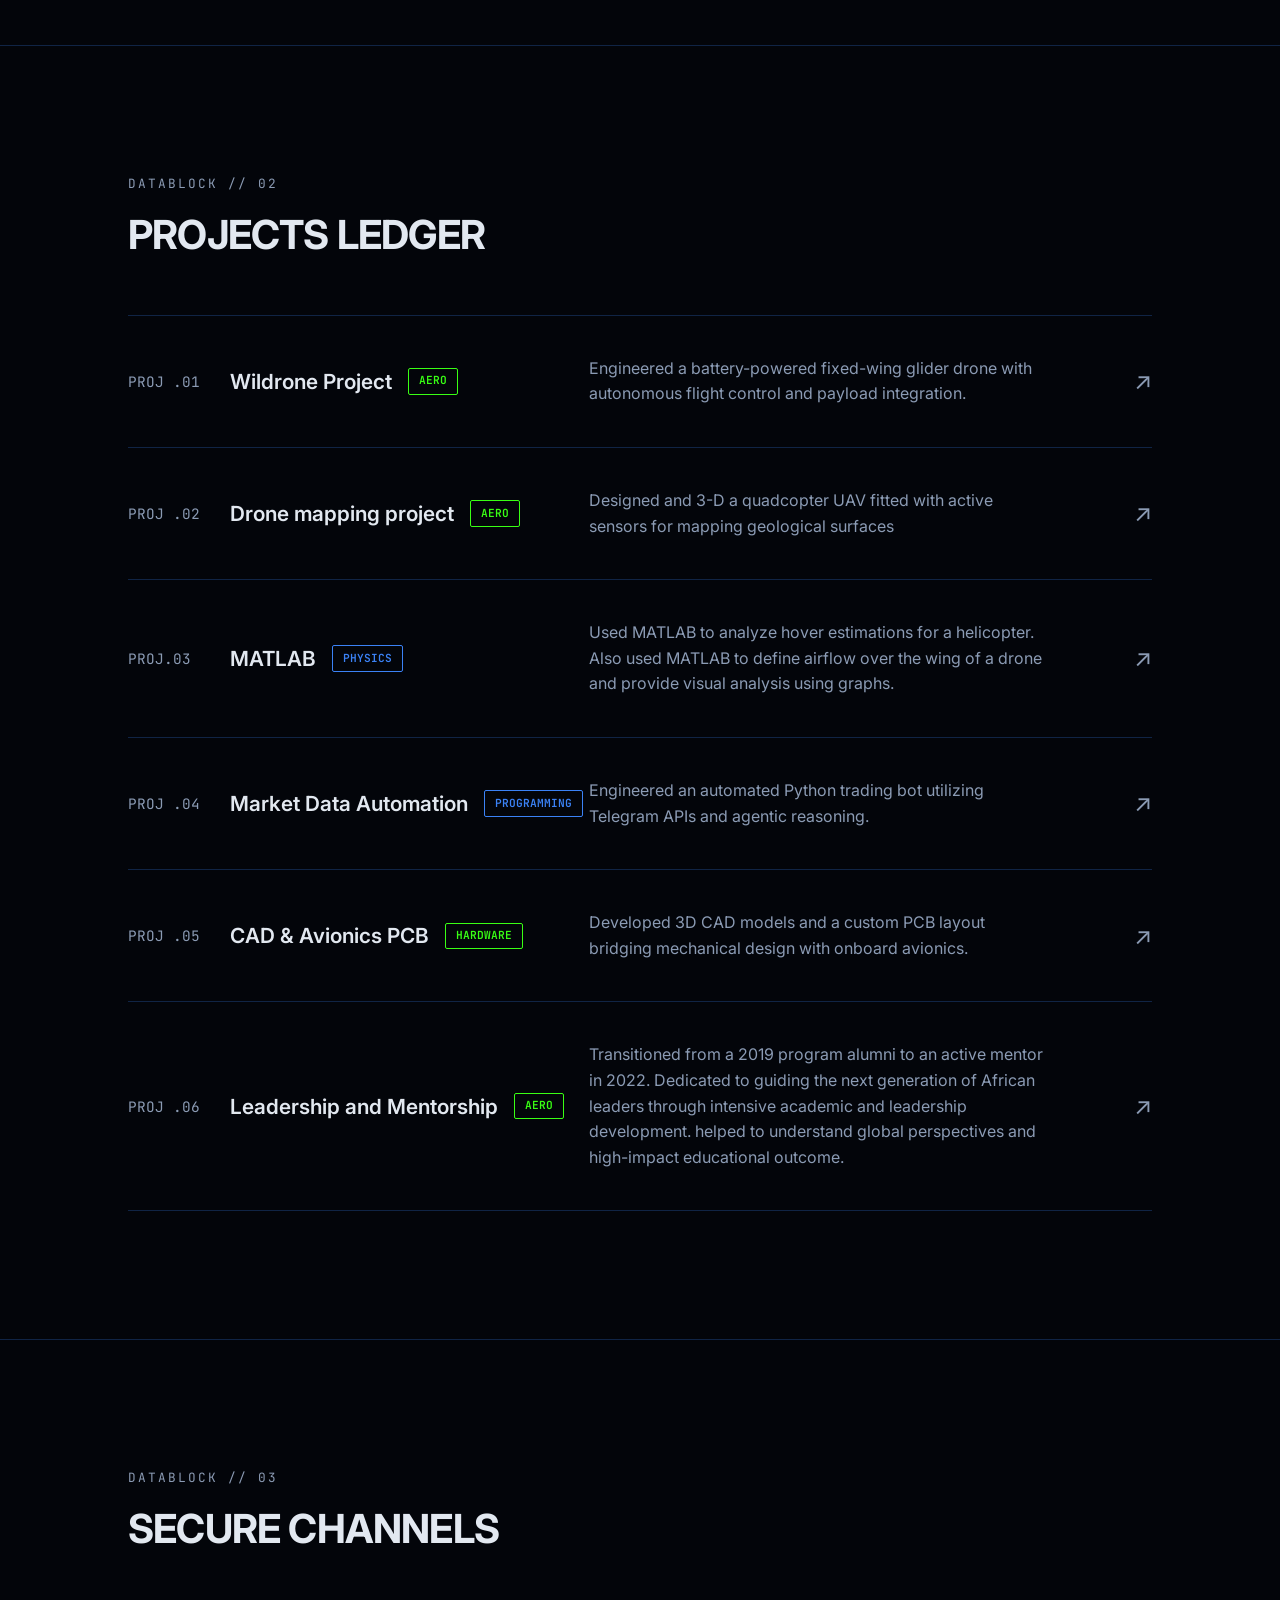
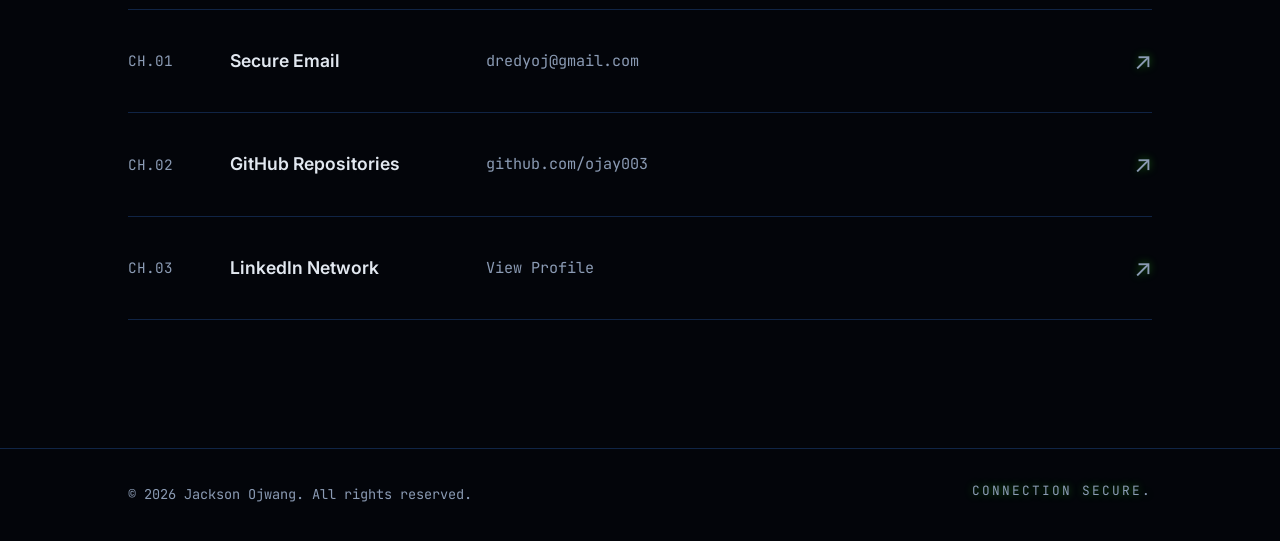
==== commit ce21067c: "some minor content addition" ====
--- a/portfolio/index.html
+++ b/portfolio/index.html
@@ -70,7 +70,7 @@
                     </div>
                     
                     <h1>JACKSON <span class="text-blue">OJWANG</span></h1>
-                    <h2>Aerospace Engineer | Software Developer</h2>
+                    <h2>Aerospace Engineer | Software Developer | Impact Leadership</h2>
                     
                     <div class="bio-text">
                         <p>
@@ -110,15 +110,19 @@
 
                 <div class="about-text">
                     <p class="lead-text">
-                        Currently pushing limits in Aerospace Engineering at Kenyatta University, with a deep focus on rotary-wing aeromechanics and autonomous flight control. 
-                        I approach engineering with a disciplined, builder's mindset—whether calculating structural safety margins for drone payloads or architecting Python trading environments.
+                        Aerospace engineering student and self-taught developer. 
+                        I combine rigorous foundations applied in physics and data analysis 
+                        with the ability to build practical software systems. 
+                        I thrive in multidisciplinary environments, whether in aviation systems, 
+                        managing complex technical projects, 
+                        or driving global impact as a mentor.
                     </p>
                 </div>
 
                 <div class="metrics-box">
                     <div class="metric">
-                        <span class="metric-val text-green">Engineer</span>
-                        <span class="metric-lbl">Aerospace and Software</span>
+                        <span class="metric-val text-green">ENGINEER</span>
+                        <span class="metric-lbl">Aerospace and aviation</span>
                     </div>
                     <div class="metric">
                         <span class="metric-val text-blue">YYAS</span>
@@ -127,6 +131,10 @@
                     <div class="metric">
                         <span class="metric-val text-blue">GCP</span>
                         <span class="metric-lbl">Google Cloud Certified</span>
+                    </div>
+                    <div class="metric">
+                        <span class="metric-val text-blue">SOFTWARE</span>
+                        <span class="metric-lbl">python, css, html, django</span>
                     </div>
                 </div>
             </div>
@@ -135,35 +143,52 @@
         <section id="projects" class="hud-section">
             <div class="section-header hidden-scroll">
                 <span class="tech-tag">DATABLOCK // 02</span>
-                <h2>Active Architecture Ledger</h2>
+                <h2>PROJECTS Ledger</h2>
             </div>
 
             <div class="project-ledger">
                 <a href="../pages/drone.html" class="ledger-row hidden-scroll">
-                    <div class="col-id">SYS.01</div>
+                    <div class="col-id">PROJ .01</div>
                     <div class="col-name">Wildrone Project <span class="badge badge-green">Aero</span></div>
                     <div class="col-desc">Engineered a battery-powered fixed-wing glider drone with autonomous flight control and payload integration.</div>
                     <div class="col-arrow">↗</div>
                 </a>
+                <a href="../pages/drone.html" class="ledger-row hidden-scroll">
+                    <div class="col-id">PROJ .02</div>
+                    <div class="col-name">Drone mapping project <span class="badge badge-green">Aero</span></div>
+                    <div class="col-desc">Designed and 3-D a quadcopter UAV fitted with active sensors for mapping geological surfaces</div>
+                    <div class="col-arrow">↗</div>
+                </a>
                 
                 <a href="../pages/Engineering.html" class="ledger-row hidden-scroll">
-                    <div class="col-id">SYS.02</div>
-                    <div class="col-name">Rotary Wing Aeromechanics <span class="badge badge-blue">Physics</span></div>
-                    <div class="col-desc">Applied Blade Element Theory to model rotor loads and evaluate critical structural safety margins.</div>
+                    <div class="col-id">PROJ.03</div>
+                    <div class="col-name">MATLAB <span class="badge badge-blue">Physics</span></div>
+                    <div class="col-desc">Used MATLAB to analyze hover estimations for a helicopter. 
+                        Also used MATLAB to define airflow over the wing of a drone and provide visual 
+                        analysis using graphs.
+                    </div>
                     <div class="col-arrow">↗</div>
                 </a>
 
                 <a href="../pages/pythonscript.html" class="ledger-row hidden-scroll">
-                    <div class="col-id">SYS.03</div>
-                    <div class="col-name">Market Data Automation <span class="badge badge-blue">Python</span></div>
+                    <div class="col-id">PROJ .04</div>
+                    <div class="col-name">Market Data Automation <span class="badge badge-blue">Programming</span></div>
                     <div class="col-desc">Engineered an automated Python trading bot utilizing Telegram APIs and agentic reasoning.</div>
                     <div class="col-arrow">↗</div>
                 </a>
 
                 <a href="../pages/CAD.html" class="ledger-row hidden-scroll">
-                    <div class="col-id">SYS.04</div>
+                    <div class="col-id">PROJ .05</div>
                     <div class="col-name">CAD & Avionics PCB <span class="badge badge-green">Hardware</span></div>
                     <div class="col-desc">Developed 3D CAD models and a custom PCB layout bridging mechanical design with onboard avionics.</div>
+                    <div class="col-arrow">↗</div>
+                </a>
+                <a href="../pages/lead.html" class="ledger-row hidden-scroll">
+                    <div class="col-id">PROJ .06</div>
+                    <div class="col-name">Leadership and Mentorship <span class="badge badge-green">Aero</span></div>
+                    <div class="col-desc">Transitioned from a 2019 program alumni to an active mentor in 2022. 
+                        Dedicated to guiding the next generation of African leaders through intensive academic and leadership development. 
+                        helped to understand global perspectives and high-impact educational outcome.</div>
                     <div class="col-arrow">↗</div>
                 </a>
             </div>
@@ -201,7 +226,7 @@
 
     <footer class="hud-footer">
         <div class="footer-content">
-            <p>JACKSON OJWANG // AEROSPACE & SOFTWARE</p>
+            <p>&copy; 2026 Jackson Ojwang. All rights reserved.</p>
             <p class="tech-tag text-green">CONNECTION SECURE.</p>
         </div>
     </footer>
--- a/portfolio/style.css
+++ b/portfolio/style.css
@@ -1,8 +1,7 @@
 /* ==========================================
-   1. CSS VARIABLES (Mission Control UI)
+   1. CSS VARIABLES
    ========================================== */
 :root {
-    /* Deep Radar / Telemetry Palette */
     --bg-main: #03050a;             /* Deeper than deep black */
     --grid-line: rgba(59, 130, 246, 0.1); /* Faint oscilloscope grid */
     --grid-line-thick: rgba(59, 130, 246, 0.25); 
@@ -67,10 +66,10 @@
     transition: opacity 0.6s ease-out, visibility 0.6s;
 }
 #radio-preloader.fade-out { opacity: 0; visibility: hidden; }
-#waveCanvas { position: absolute; top: 0; left: 0; width: 100%; height: 100%; z-index: 1; }
+#waveCanvas { position: absolute; top: 0; left: 0; width: 100%; height: 60%; z-index: 1; }
 .preloader-ui { position: relative; z-index: 2; padding: 2rem 5%; width: 100%; max-width: 800px; margin: 0 auto 5vh auto; display: flex; flex-direction: column; gap: 2rem; }
 .status-container { display: flex; justify-content: center; align-items: flex-end; gap: 15px; height: 30px; }
-.status-text { font-size: 1.1rem; letter-spacing: 3px; text-transform: uppercase; text-shadow: 0 0 8px rgba(59, 130, 246, 0.6); }
+.status-text { font-size: 1.1rem; letter-spacing: 3px; text-shadow: 0 0 8px rgba(59, 130, 246, 0.6); }
 .cursor { display: inline-block; width: 10px; height: 1.1rem; background-color: var(--accent-blue); animation: blink 1s step-end infinite; }
 @keyframes blink { 0%, 100% { opacity: 1; } 50% { opacity: 0; } }
 
@@ -124,7 +123,7 @@
 .bio-text p { font-size: 1.15rem; margin-bottom: 2.5rem; color: var(--text-muted); line-height: 1.8; max-width: 650px; }
 
 .btn-primary, .btn-outline {
-    display: inline-block; padding: 0.8rem 2.2rem; border-radius: 2px; 
+    display: inline-block; padding: 0.8rem 2.2rem; border-radius: 40px; 
     font-weight: 600; font-size: 0.85rem; letter-spacing: 2px; transition: all 0.3s ease; font-family: var(--font-mono); text-transform: uppercase;
 }
 .btn-primary { background-color: rgba(59, 130, 246, 0.1); color: var(--accent-blue); border: 1px solid var(--accent-blue); }
@@ -178,11 +177,17 @@
 .hidden-scroll { opacity: 0; transform: translateY(20px); transition: all 0.6s ease-out; }
 .show-scroll { opacity: 1; transform: translateY(0); }
 
-/* Responsive */
-@media screen and (max-width: 968px) {
+/* ==========================================
+   MOBILE RESPONSIVENESS (Mission Control Fix)
+   ========================================== */
+@media screen and (max-width: 768px) { /* Adjusted breakpoint to standard mobile size */
+    
+    /* 1. Mobile Navigation Fixes */
     .nav-links {
-        position: fixed; right: -100%; top: 0; height: 100vh; width: 100%; background: var(--bg-main);
-        display: flex; flex-direction: column; align-items: center; justify-content: center; transition: right 0.4s; z-index: -1;
+        position: fixed; right: -100%; top: 0; height: 100vh; width: 100%; 
+        background: var(--bg-main);
+        display: flex; flex-direction: column; align-items: center; justify-content: center; 
+        transition: right 0.4s; z-index: -1;
     }
     .nav-active { right: 0; }
     .hamburger { display: block; z-index: 10; }
@@ -190,14 +195,101 @@
     .toggle .line2 { opacity: 0; }
     .toggle .line3 { transform: rotate(45deg) translate(-5px, -6px); }
     
-    .hud-hero h1 { font-size: 3rem; }
-    .about-grid { grid-template-columns: 1fr; gap: 2rem;}
-    
-    .ledger-row, .contact-row { flex-direction: column; align-items: flex-start; gap: 1rem; padding: 2rem 1rem; }
-    .col-id, .col-name, .col-desc, .col-arrow, .contact-id, .contact-method, .contact-detail { width: 100%; }
-    .col-arrow { text-align: left; }
-}
-
+    /* 2. Fix the Hero Section */
+    .hud-hero {
+        padding-top: 120px; 
+    }
+    
+    .hero-content { 
+        flex-direction: column; 
+        text-align: left; 
+        gap: 2rem; 
+        width: 100%;
+    }
+
+    .hero-text-column {
+        width: 100%;
+        max-width: 100%; 
+    }
+    
+    .hero-visual-column { 
+        order: -1; /* Pushes video to the top */
+        width: 100%;
+        display: flex;
+        justify-content: center;
+        margin-bottom: 1rem;
+    }
+
+    .hud-video-wrapper {
+        width: 100%;
+        max-width: 320px; 
+    }
+
+    /* 3. Scale Down Typography */
+    .hud-hero h1 { 
+        font-size: 3rem; 
+        word-wrap: break-word; 
+    }
+    
+    .hud-hero h2 { 
+        font-size: 1.1rem;
+        border-left: none; 
+        border-bottom: 2px solid var(--accent-blue); 
+        padding-left: 0; 
+        padding-bottom: 0.8rem; 
+        display: inline-block; 
+    }
+
+    /* 4. Stack the Buttons */
+    .hero-actions {
+        display: flex;
+        flex-direction: column;
+        gap: 1rem;
+        width: 100%;
+    }
+
+    .btn-primary, .btn-outline {
+        width: 100%;
+        text-align: center;
+        margin-left: 0; 
+    }
+    
+    /* 5. FIX ABOUT SECTION STACKING */
+    .about-grid { 
+        /* Switch from grid to flex to guarantee perfect vertical stacking */
+        display: flex; 
+        flex-direction: column; 
+        text-align: center; 
+        gap: 2rem; 
+    }
+    
+    .profile-wrapper { 
+        order: -1; /* Guarantees the portrait sits above the text */
+        width: 160px; 
+        height: 160px; 
+        margin: 0 auto; 
+    }
+
+    .metrics-box {
+        width: 100%; /* Ensures the stats box fills the screen nicely */
+    }
+    
+    /* 6. Fix the Ledgers */
+    .ledger-row, .contact-row { 
+        flex-direction: column; 
+        align-items: flex-start; 
+        gap: 1rem; 
+        padding: 2rem 1rem; 
+    }
+    
+    .col-id, .col-name, .col-desc, .col-arrow, .contact-id, .contact-method, .contact-detail { 
+        width: 100%; 
+    }
+    
+    .col-arrow { 
+        text-align: left; 
+    }
+}
 /* ==========================================
    ORGANIC HUD ELEMENTS (Video & Portrait)
    ========================================== */
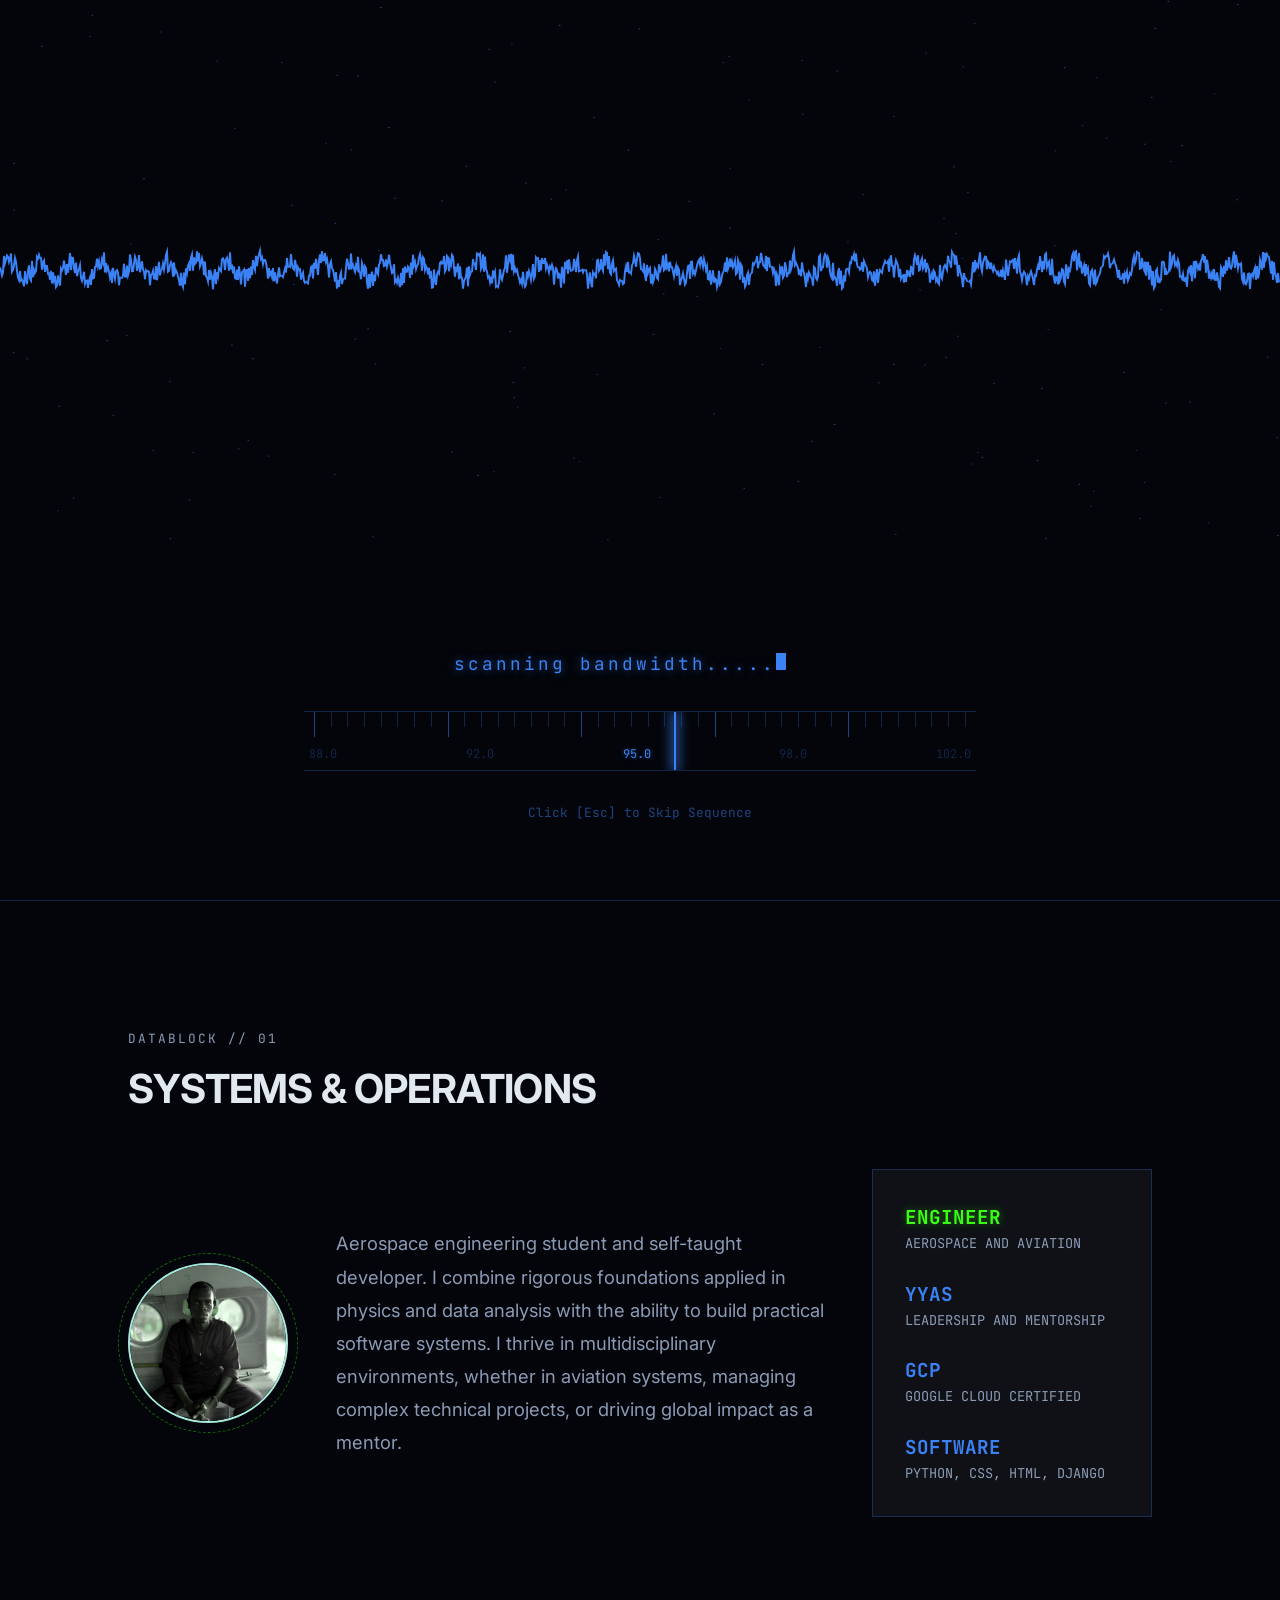
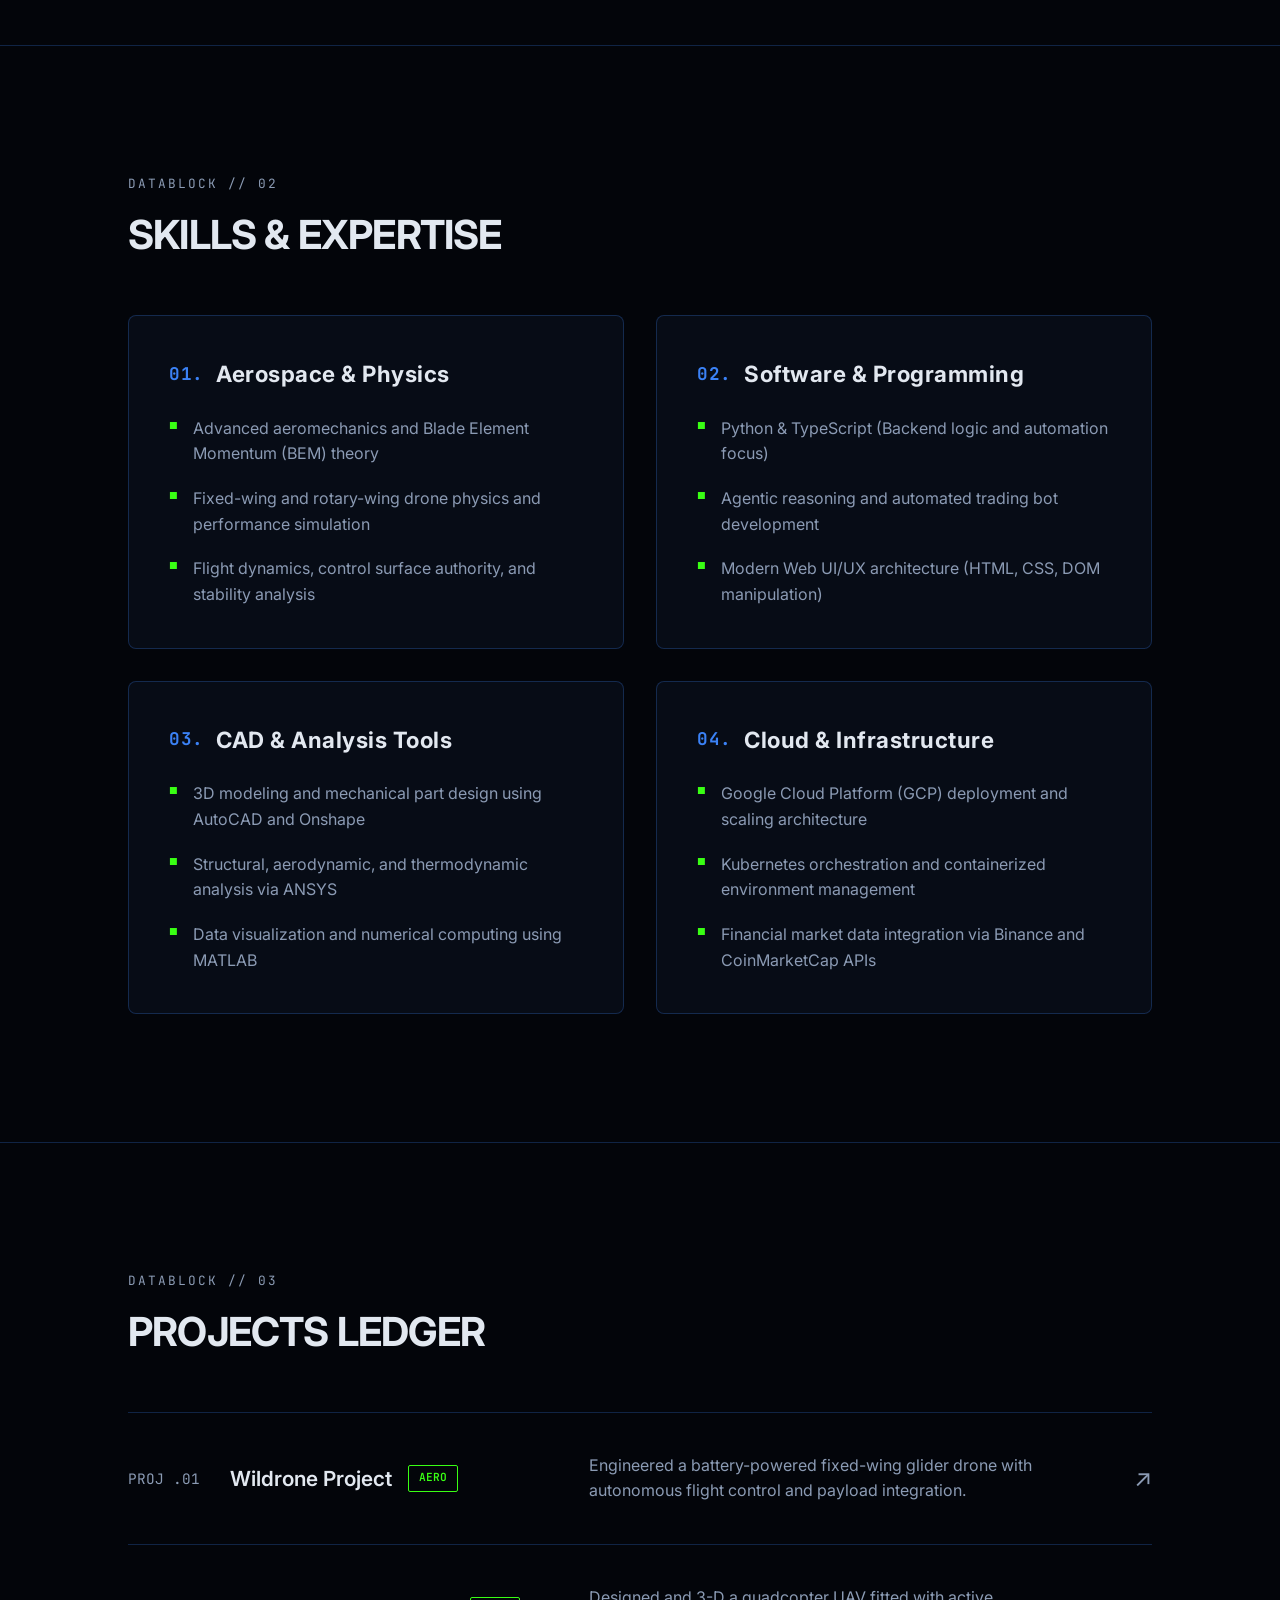
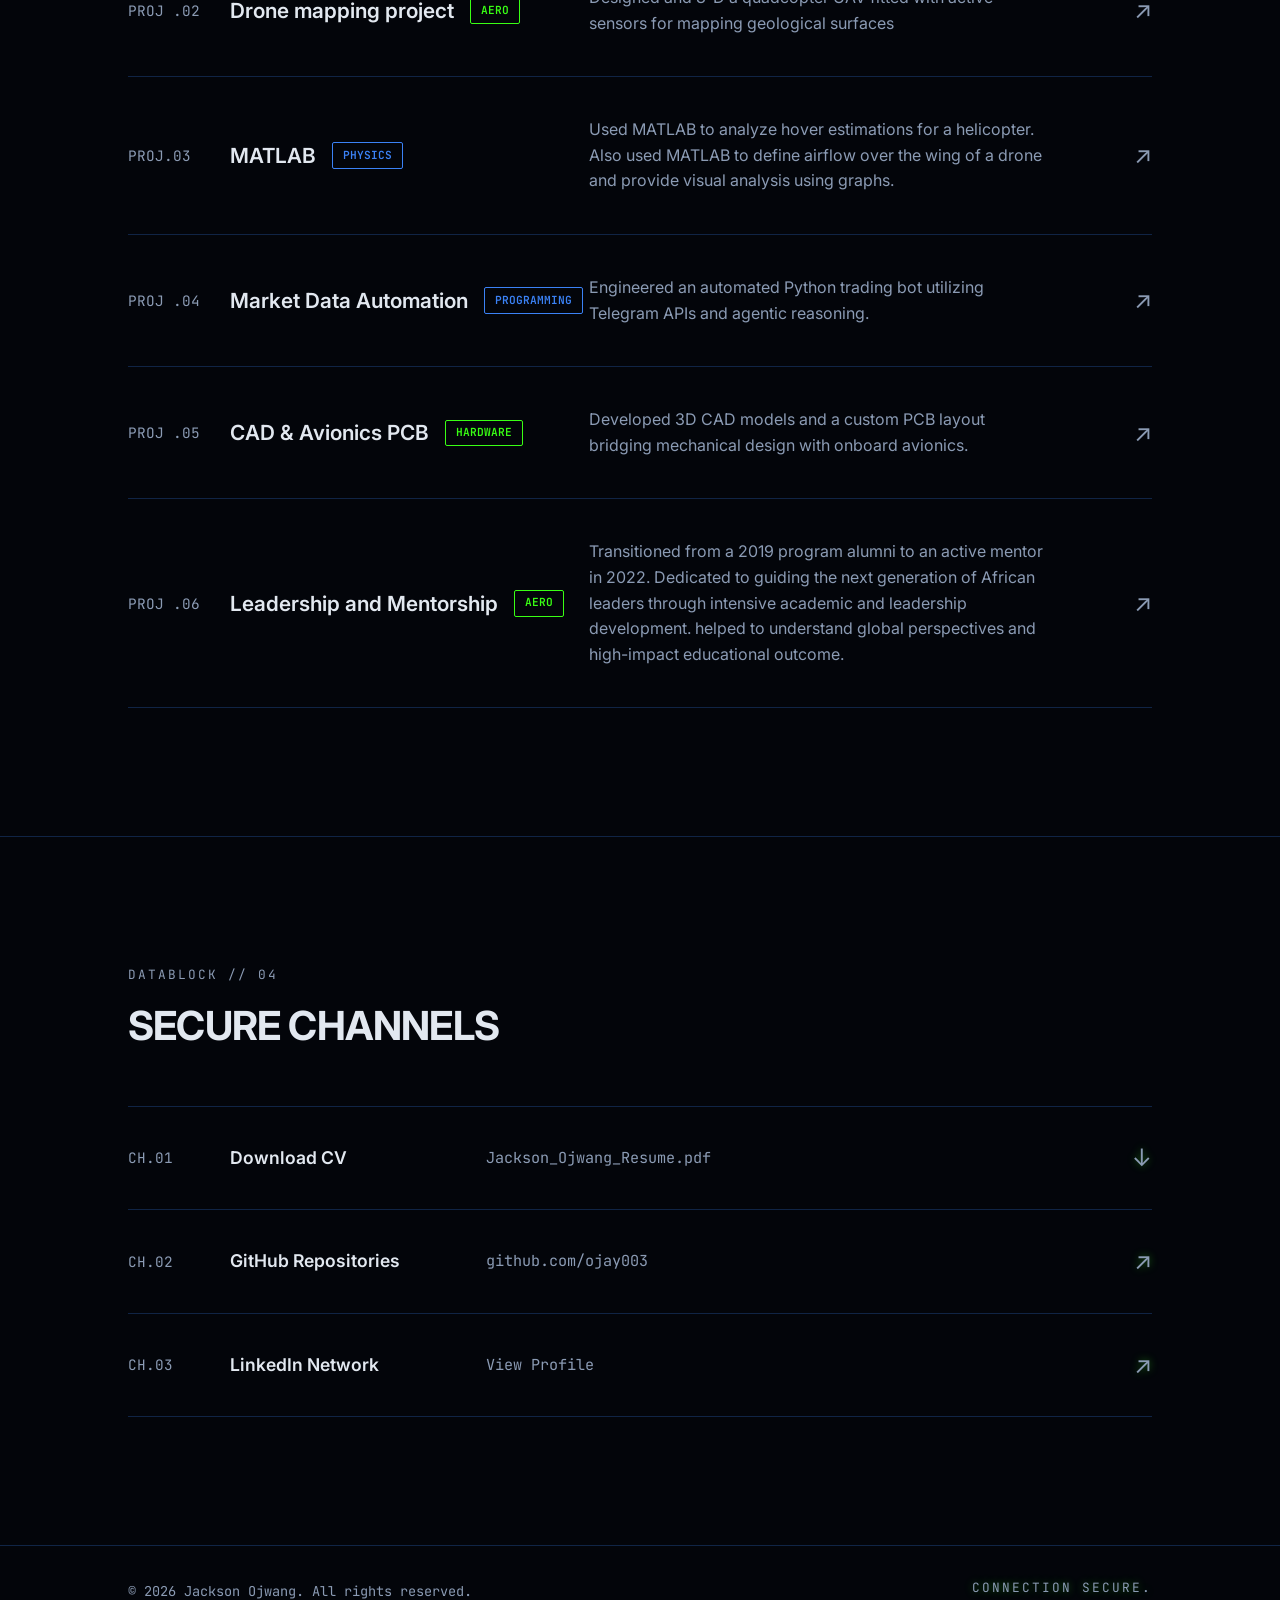
==== commit d416f3e0: "minor changes" ====
--- a/portfolio/index.html
+++ b/portfolio/index.html
@@ -104,7 +104,7 @@
             <div class="about-grid hidden-scroll">
                 
                 <div class="profile-wrapper">
-                    <img src="../images/Jack.jpg" alt="Portrait of Jackson" class="profile-img">
+                    <img src="../images/maintenance.jpg" alt="Portrait of Jackson" class="profile-img">
                     <div class="hud-crosshairs"></div>
                 </div>
 
@@ -139,11 +139,60 @@
                 </div>
             </div>
         </section>
+
+        <!--Skills and expertise section-->
+        <section id="skills" class="hud-section">
+            <div class="section-header hidden-scroll">
+                <span class="tech-tag">DATABLOCK // 02</span>
+                <h2>Skills & Expertise</h2>
+            </div>
+            
+            <div class="skills-grid hidden-scroll">
+                
+                <div class="skill-card">
+                    <h3><span class="skill-num">01.</span> Aerospace & Physics</h3>
+                    <ul class="skill-list">
+                        <li>Advanced aeromechanics and Blade Element Momentum (BEM) theory</li>
+                        <li>Fixed-wing and rotary-wing drone physics and performance simulation</li>
+                        <li>Flight dynamics, control surface authority, and stability analysis</li>
+                    </ul>
+                </div>
+
+                <div class="skill-card">
+                    <h3><span class="skill-num">02.</span> Software & Programming</h3>
+                    <ul class="skill-list">
+                        <li>Python & TypeScript (Backend logic and automation focus)</li>
+                        <li>Agentic reasoning and automated trading bot development</li>
+                        <li>Modern Web UI/UX architecture (HTML, CSS, DOM manipulation)</li>
+                    </ul>
+                </div>
+
+                <div class="skill-card">
+                    <h3><span class="skill-num">03.</span> CAD & Analysis Tools</h3>
+                    <ul class="skill-list">
+                        <li>3D modeling and mechanical part design using AutoCAD and Onshape</li>
+                        <li>Structural, aerodynamic, and thermodynamic analysis via ANSYS</li>
+                        <li>Data visualization and numerical computing using MATLAB</li>
+                    </ul>
+                </div>
+
+                <div class="skill-card">
+                    <h3><span class="skill-num">04.</span> Cloud & Infrastructure</h3>
+                    <ul class="skill-list">
+                        <li>Google Cloud Platform (GCP) deployment and scaling architecture</li>
+                        <li>Kubernetes orchestration and containerized environment management</li>
+                        <li>Financial market data integration via Binance and CoinMarketCap APIs</li>
+                    </ul>
+                </div>
+
+            </div>
+        </section>
+
                 <!--Projects section-->
         <section id="projects" class="hud-section">
             <div class="section-header hidden-scroll">
-                <span class="tech-tag">DATABLOCK // 02</span>
-                <h2>PROJECTS Ledger</h2>
+                <span class="tech-tag">DATABLOCK // 03</span>
+                <h2>PROJECTS LEDGER</h2>
             </div>
 
             <div class="project-ledger">
@@ -195,25 +244,27 @@
         </section>
 
                         <!--Contact section-->
-        <section id="contact" class="hud-section">
-            <div class="section-header hidden-scroll">
-                <span class="tech-tag">DATABLOCK // 03</span>
+       <section id="contact" class="hud-section">
+            <div class="section-header hidden-scroll">
+                <span class="tech-tag">DATABLOCK // 04</span>
                 <h2>Secure Channels</h2>
             </div>
             
             <div class="contact-ledger hidden-scroll">
-                <a href="mailto:dredyoj@gmail.com" class="contact-row">
+                <a href="Jackson_Ojwang_Resume.pdf" target="_blank" download="Jackson_Ojwang_Resume.pdf" class="contact-row">
                     <span class="contact-id">CH.01</span>
-                    <span class="contact-method">Secure Email</span>
-                    <span class="contact-detail">dredyoj@gmail.com</span>
-                    <span class="col-arrow text-green">↗</span>
-                </a>
+                    <span class="contact-method">Download CV</span>
+                    <span class="contact-detail">Jackson_Ojwang_Resume.pdf</span>
+                    <span class="col-arrow text-green">↓</span>
+                </a>
+                
                 <a href="https://github.com/ojay003" target="_blank" class="contact-row">
                     <span class="contact-id">CH.02</span>
                     <span class="contact-method">GitHub Repositories</span>
                     <span class="contact-detail">github.com/ojay003</span>
                     <span class="col-arrow text-green">↗</span>
                 </a>
+                
                 <a href="https://ke.linkedin.com/in/jackson-ojwang-463024352" target="_blank" class="contact-row">
                     <span class="contact-id">CH.03</span>
                     <span class="contact-method">LinkedIn Network</span>
--- a/portfolio/style.css
+++ b/portfolio/style.css
@@ -137,7 +137,7 @@
 /* About Box */
 .about-grid { display: grid; grid-template-columns: 1fr 300px; gap: 4rem; align-items: center; }
 .lead-text { font-size: 1.15rem; line-height: 1.8; color: var(--text-muted); }
-.metrics-box { border: 1px solid var(--grid-line-thick); padding: 2rem; background: rgba(59, 130, 246, 0.05); }
+.metrics-box { border: 1px solid var(--grid-line-thick); padding: 2rem; background: rgba(239, 242, 245, 0.05); }
 .metric { margin-bottom: 1.5rem; display: flex; flex-direction: column; }
 .metric:last-child { margin-bottom: 0; }
 .metric-val { font-family: var(--font-mono); font-size: 1.2rem; font-weight: 700; }
@@ -379,4 +379,71 @@
 @keyframes spinSlow {
     100% { transform: rotate(360deg); }
 }
-
+/* ==========================================
+   SKILLS & EXPERTISE CARDS
+   ========================================== */
+.skills-grid {
+    display: grid;
+    /* Creates a responsive 2-column layout that naturally stacks on mobile */
+    grid-template-columns: repeat(auto-fit, minmax(350px, 1fr));
+    gap: 2rem;
+}
+
+.skill-card {
+    background: rgba(15, 23, 42, 0.4); /* Deep navy/slate tint */
+    border: 1px solid var(--grid-line-thick);
+    border-radius: 8px; /* Slightly rounded matching the screenshot */
+    padding: 2.5rem;
+    transition: transform 0.3s ease, box-shadow 0.3s ease, border-color 0.3s ease;
+}
+
+.skill-card:hover {
+    transform: translateY(-5px);
+    border-color: var(--accent-green);
+    box-shadow: 0 10px 30px rgba(57, 255, 20, 0.05); /* Subtle green glow */
+}
+
+.skill-card h3 {
+    font-size: 1.4rem;
+    color: var(--text-main);
+    display: flex;
+    align-items: center;
+    gap: 0.8rem;
+    margin-bottom: 1.5rem;
+    letter-spacing: 0.5px;
+}
+
+.skill-num {
+    font-family: var(--font-mono);
+    color: var(--accent-blue);
+    font-size: 1.1rem;
+}
+
+.skill-list {
+    list-style: none;
+    padding: 0;
+}
+
+.skill-list li {
+    font-size: 1rem;
+    color: var(--text-muted);
+    line-height: 1.6;
+    margin-bottom: 1.2rem;
+    padding-left: 1.5rem;
+    position: relative;
+}
+
+.skill-list li:last-child {
+    margin-bottom: 0;
+}
+
+/* Custom terminal bullet points */
+.skill-list li::before {
+    content: "■"; /* Small square bullet */
+    position: absolute;
+    left: 0;
+    top: 2px;
+    font-size: 0.6rem;
+    color: var(--accent-green); /* Neon green accents */
+}
+
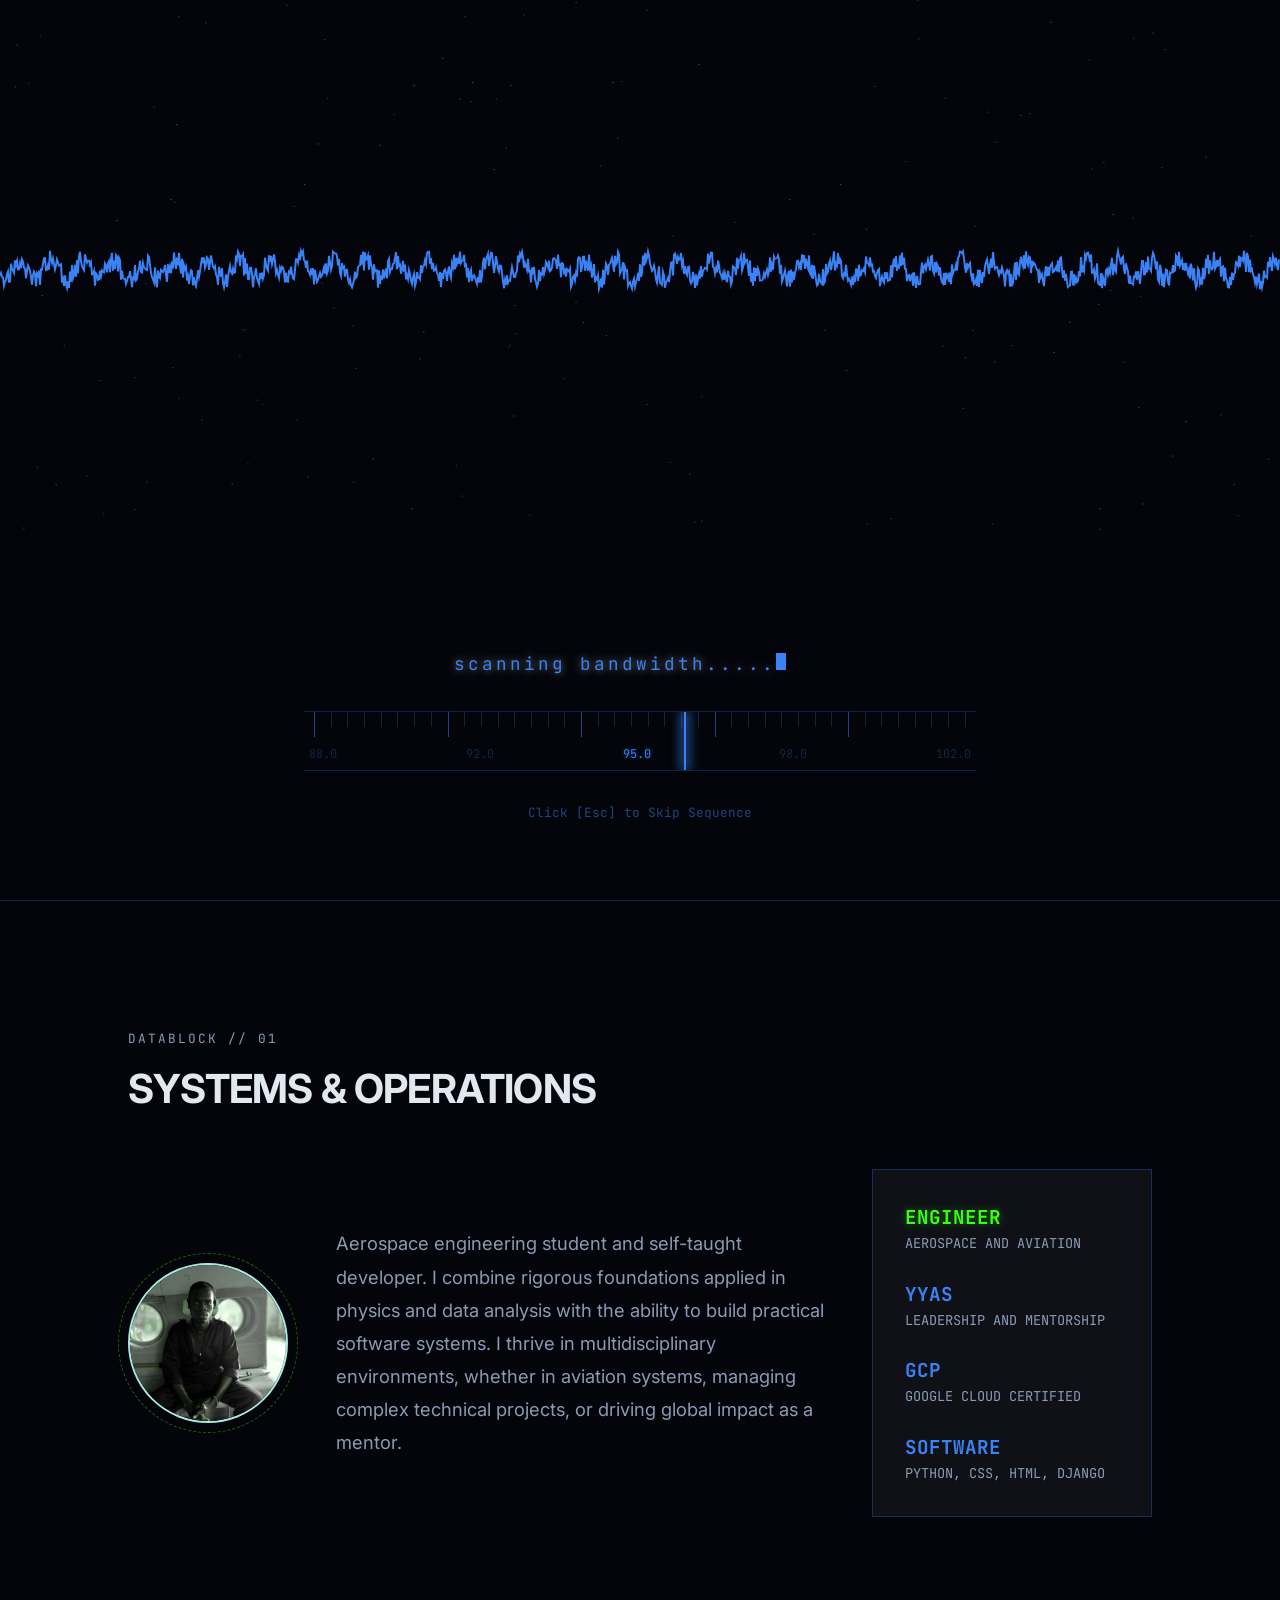
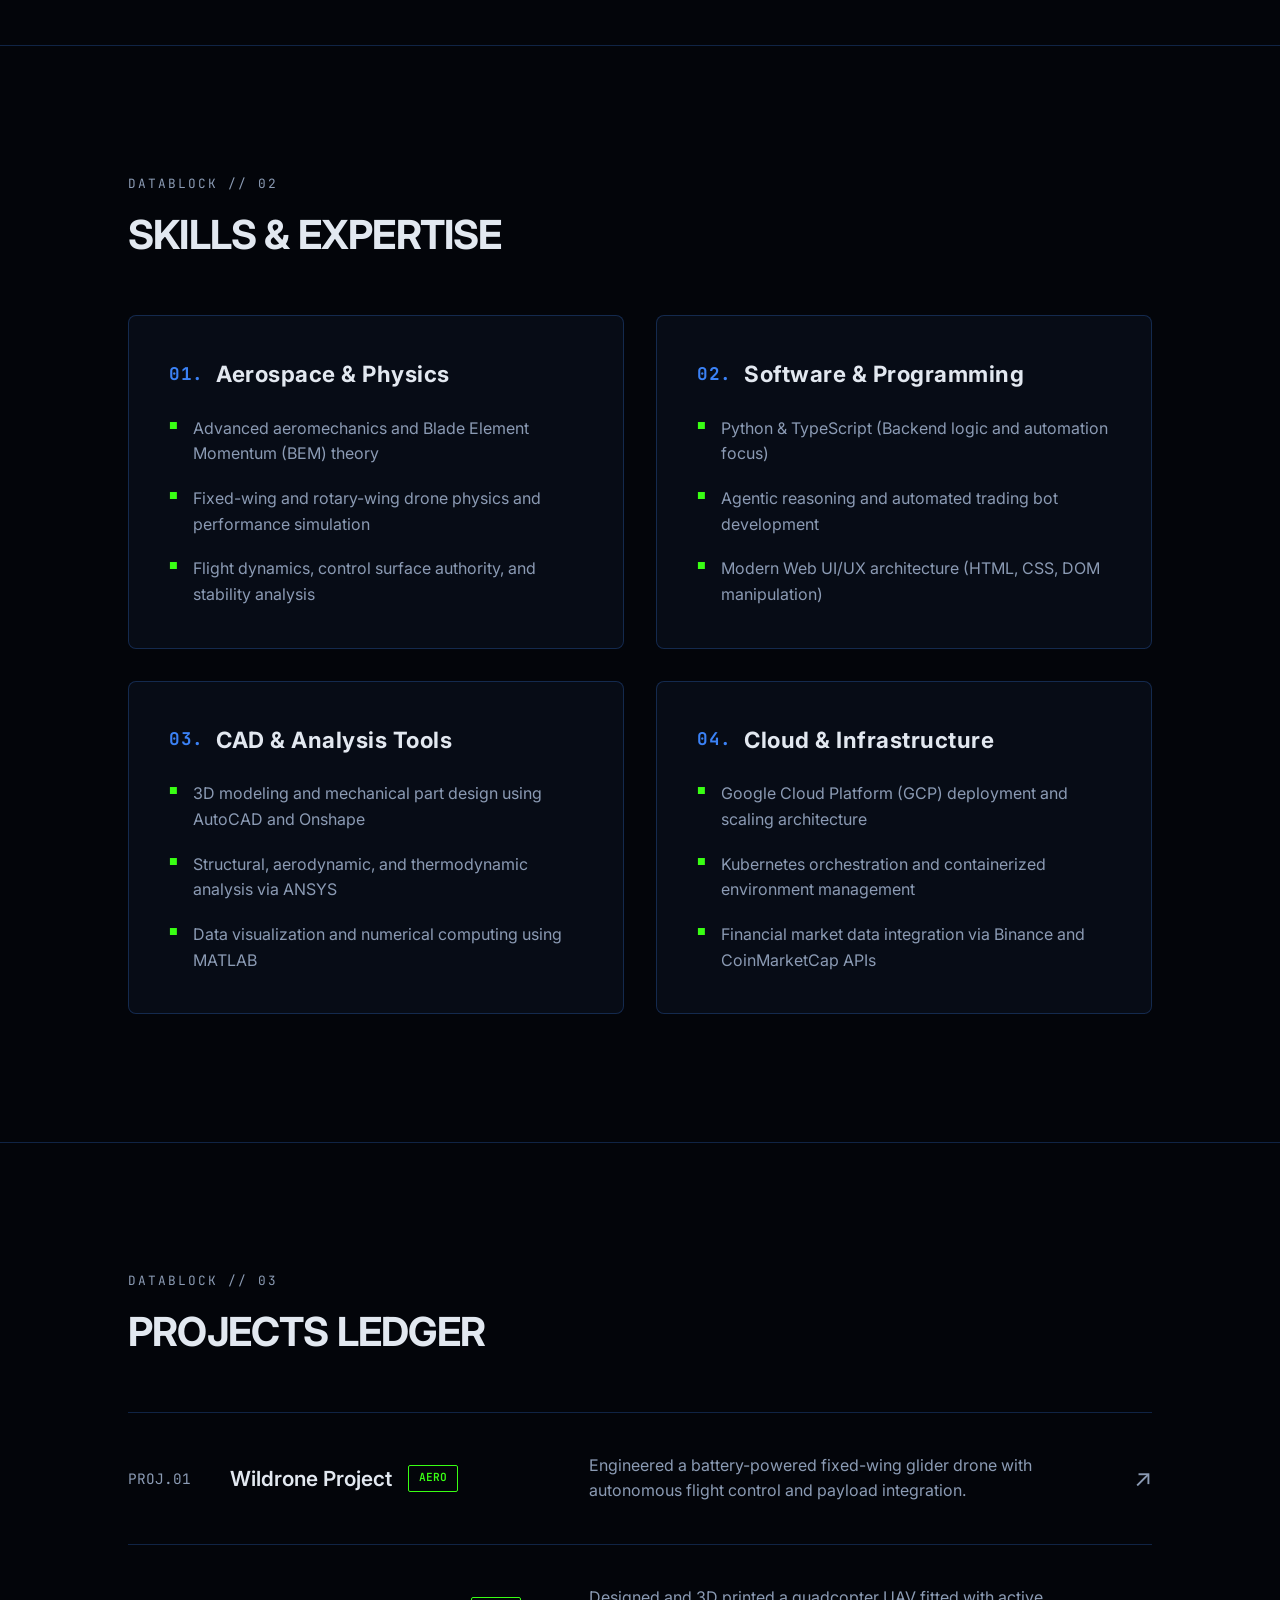
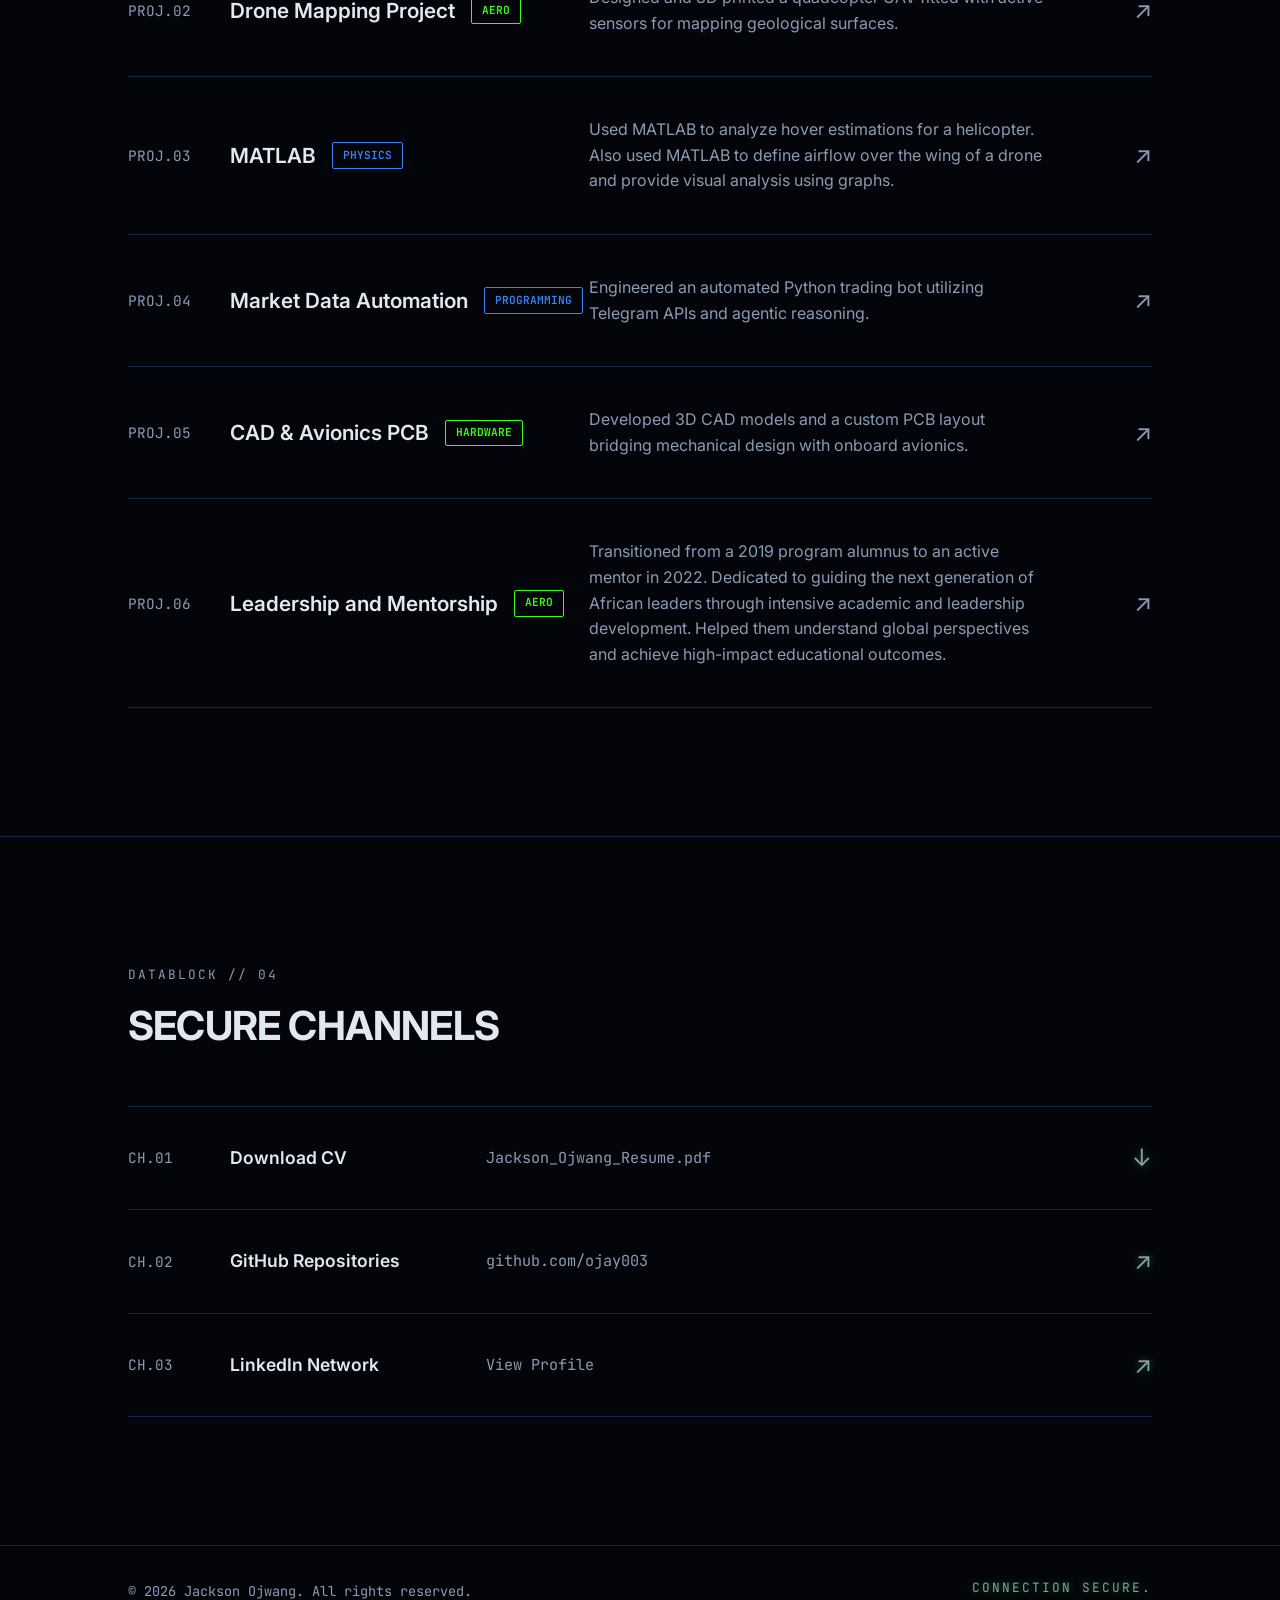
==== commit 34f3dc4b: "minor changes" ====
--- a/portfolio/index.html
+++ b/portfolio/index.html
@@ -134,7 +134,7 @@
                     </div>
                     <div class="metric">
                         <span class="metric-val text-blue">SOFTWARE</span>
-                        <span class="metric-lbl">python, css, html, django</span>
+                        <span class="metric-lbl">Python, CSS, HTML, Django</span>
                     </div>
                 </div>
             </div>
@@ -197,15 +197,15 @@
 
             <div class="project-ledger">
                 <a href="../pages/drone.html" class="ledger-row hidden-scroll">
-                    <div class="col-id">PROJ .01</div>
+                    <div class="col-id">PROJ.01</div>
                     <div class="col-name">Wildrone Project <span class="badge badge-green">Aero</span></div>
                     <div class="col-desc">Engineered a battery-powered fixed-wing glider drone with autonomous flight control and payload integration.</div>
                     <div class="col-arrow">↗</div>
                 </a>
                 <a href="../pages/drone.html" class="ledger-row hidden-scroll">
-                    <div class="col-id">PROJ .02</div>
-                    <div class="col-name">Drone mapping project <span class="badge badge-green">Aero</span></div>
-                    <div class="col-desc">Designed and 3-D a quadcopter UAV fitted with active sensors for mapping geological surfaces</div>
+                    <div class="col-id">PROJ.02</div>
+                    <div class="col-name">Drone Mapping Project <span class="badge badge-green">Aero</span></div>
+                    <div class="col-desc">Designed and 3D printed a quadcopter UAV fitted with active sensors for mapping geological surfaces.</div>
                     <div class="col-arrow">↗</div>
                 </a>
                 
@@ -220,24 +220,24 @@
                 </a>
 
                 <a href="../pages/pythonscript.html" class="ledger-row hidden-scroll">
-                    <div class="col-id">PROJ .04</div>
+                    <div class="col-id">PROJ.04</div>
                     <div class="col-name">Market Data Automation <span class="badge badge-blue">Programming</span></div>
                     <div class="col-desc">Engineered an automated Python trading bot utilizing Telegram APIs and agentic reasoning.</div>
                     <div class="col-arrow">↗</div>
                 </a>
 
                 <a href="../pages/CAD.html" class="ledger-row hidden-scroll">
-                    <div class="col-id">PROJ .05</div>
+                    <div class="col-id">PROJ.05</div>
                     <div class="col-name">CAD & Avionics PCB <span class="badge badge-green">Hardware</span></div>
                     <div class="col-desc">Developed 3D CAD models and a custom PCB layout bridging mechanical design with onboard avionics.</div>
                     <div class="col-arrow">↗</div>
                 </a>
                 <a href="../pages/lead.html" class="ledger-row hidden-scroll">
-                    <div class="col-id">PROJ .06</div>
+                    <div class="col-id">PROJ.06</div>
                     <div class="col-name">Leadership and Mentorship <span class="badge badge-green">Aero</span></div>
-                    <div class="col-desc">Transitioned from a 2019 program alumni to an active mentor in 2022. 
+                    <div class="col-desc">Transitioned from a 2019 program alumnus to an active mentor in 2022. 
                         Dedicated to guiding the next generation of African leaders through intensive academic and leadership development. 
-                        helped to understand global perspectives and high-impact educational outcome.</div>
+                        Helped them understand global perspectives and achieve high-impact educational outcomes.</div>
                     <div class="col-arrow">↗</div>
                 </a>
             </div>
--- a/portfolio/style.css
+++ b/portfolio/style.css
@@ -69,7 +69,7 @@
 #waveCanvas { position: absolute; top: 0; left: 0; width: 100%; height: 60%; z-index: 1; }
 .preloader-ui { position: relative; z-index: 2; padding: 2rem 5%; width: 100%; max-width: 800px; margin: 0 auto 5vh auto; display: flex; flex-direction: column; gap: 2rem; }
 .status-container { display: flex; justify-content: center; align-items: flex-end; gap: 15px; height: 30px; }
-.status-text { font-size: 1.1rem; letter-spacing: 3px; text-shadow: 0 0 8px rgba(59, 130, 246, 0.6); }
+.status-text { font-size: 1.1rem; letter-spacing: 3px; text-shadow: 0 0 8px rgba(135, 134, 136); }
 .cursor { display: inline-block; width: 10px; height: 1.1rem; background-color: var(--accent-blue); animation: blink 1s step-end infinite; }
 @keyframes blink { 0%, 100% { opacity: 1; } 50% { opacity: 0; } }
 
@@ -91,6 +91,13 @@
 .skip-btn { text-align: center; font-size: 0.8rem; opacity: 0.5; cursor: pointer; transition: opacity 0.3s; }
 .skip-btn:hover { opacity: 1; }
 
+.lock-scroll {
+    overflow: hidden !important;
+    height: 100vh !important;
+    width: 100vw !important;
+    touch-action: none !important;
+}
+
 /* ==========================================
    4. HUD NAVIGATION
    ========================================== */
